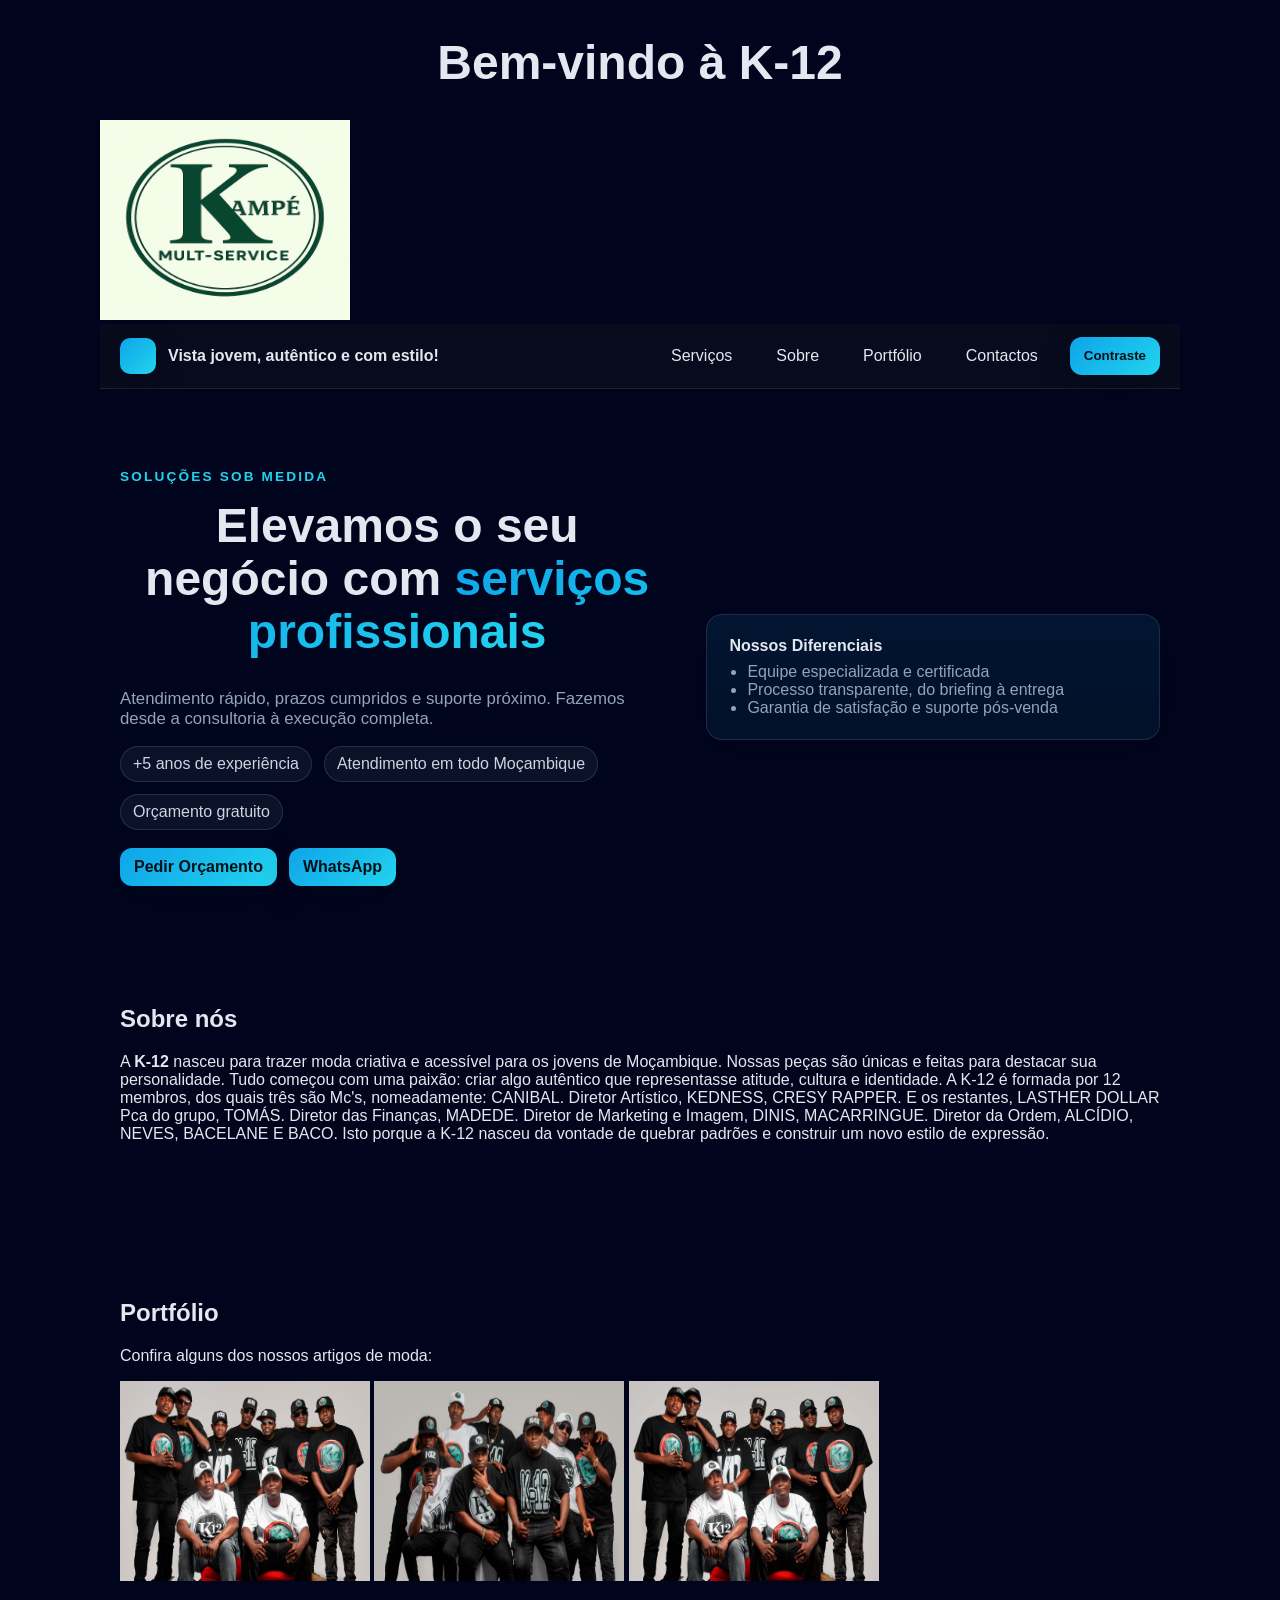
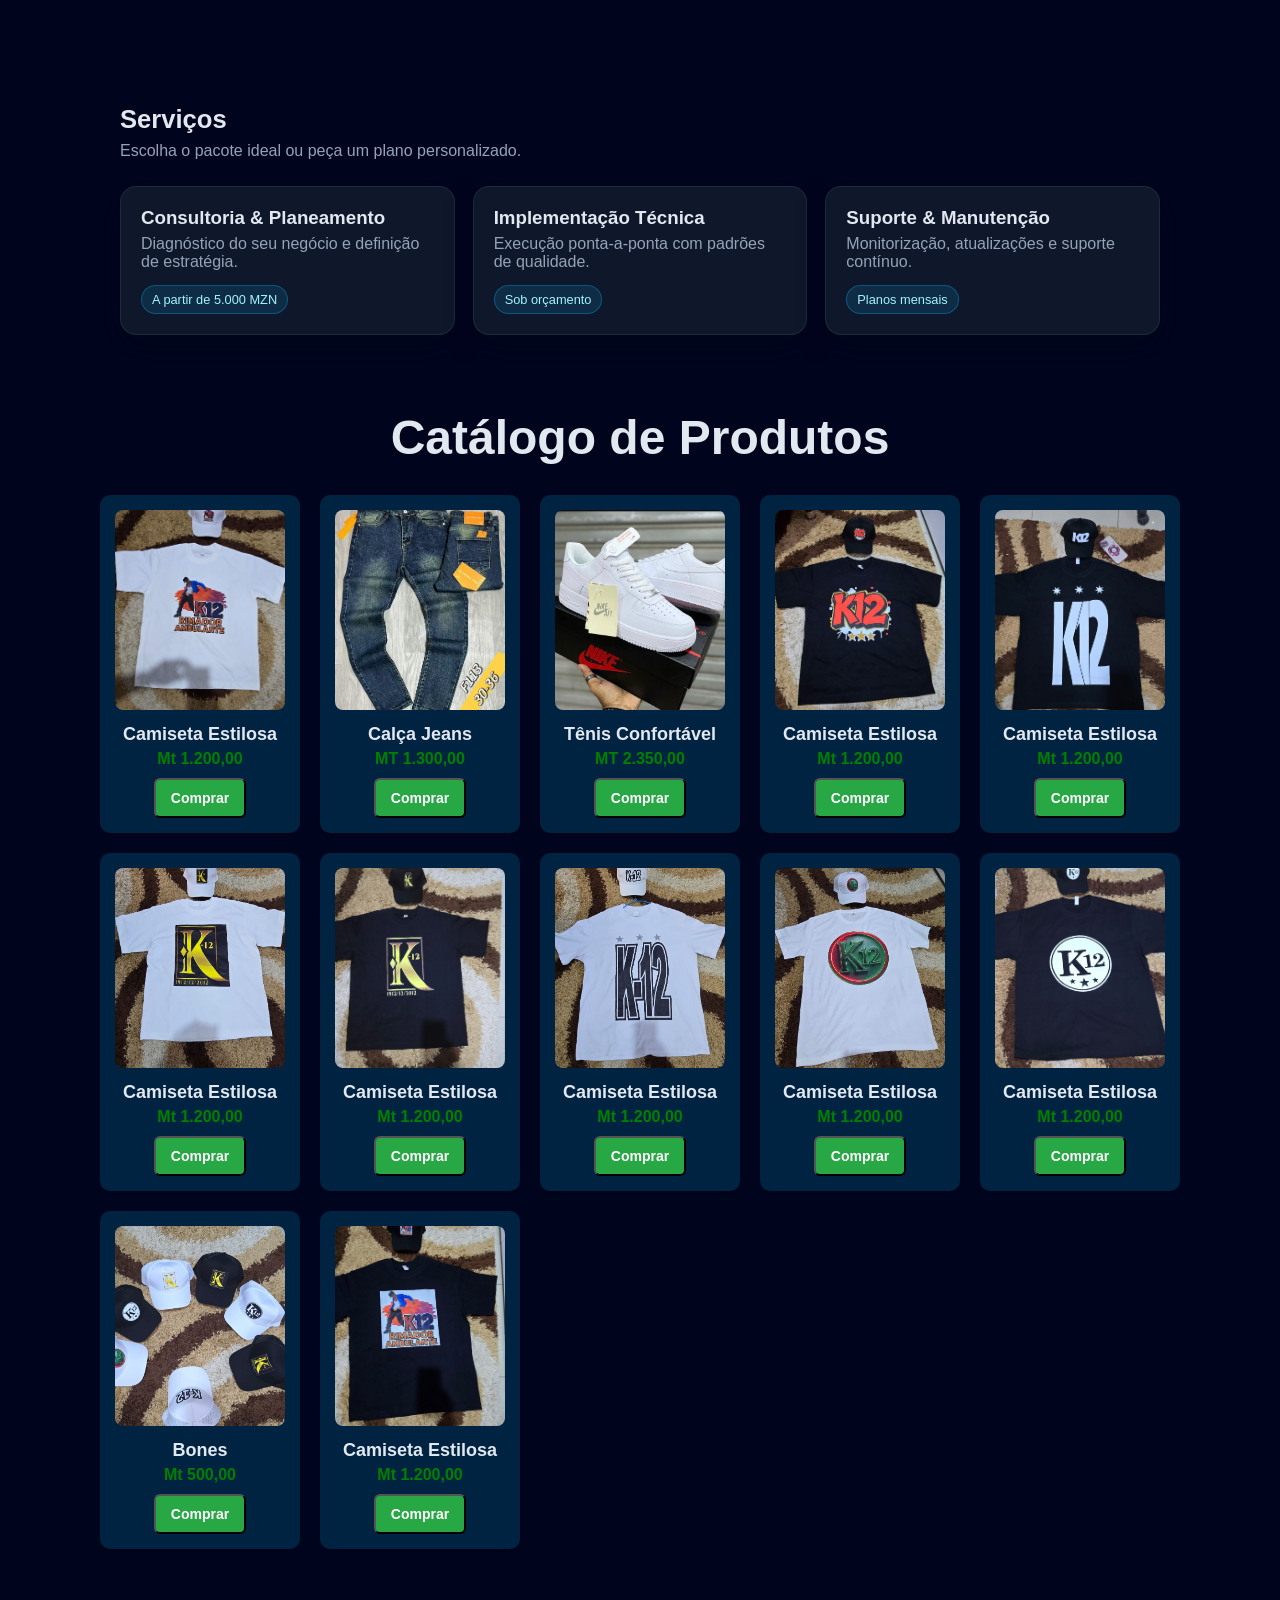
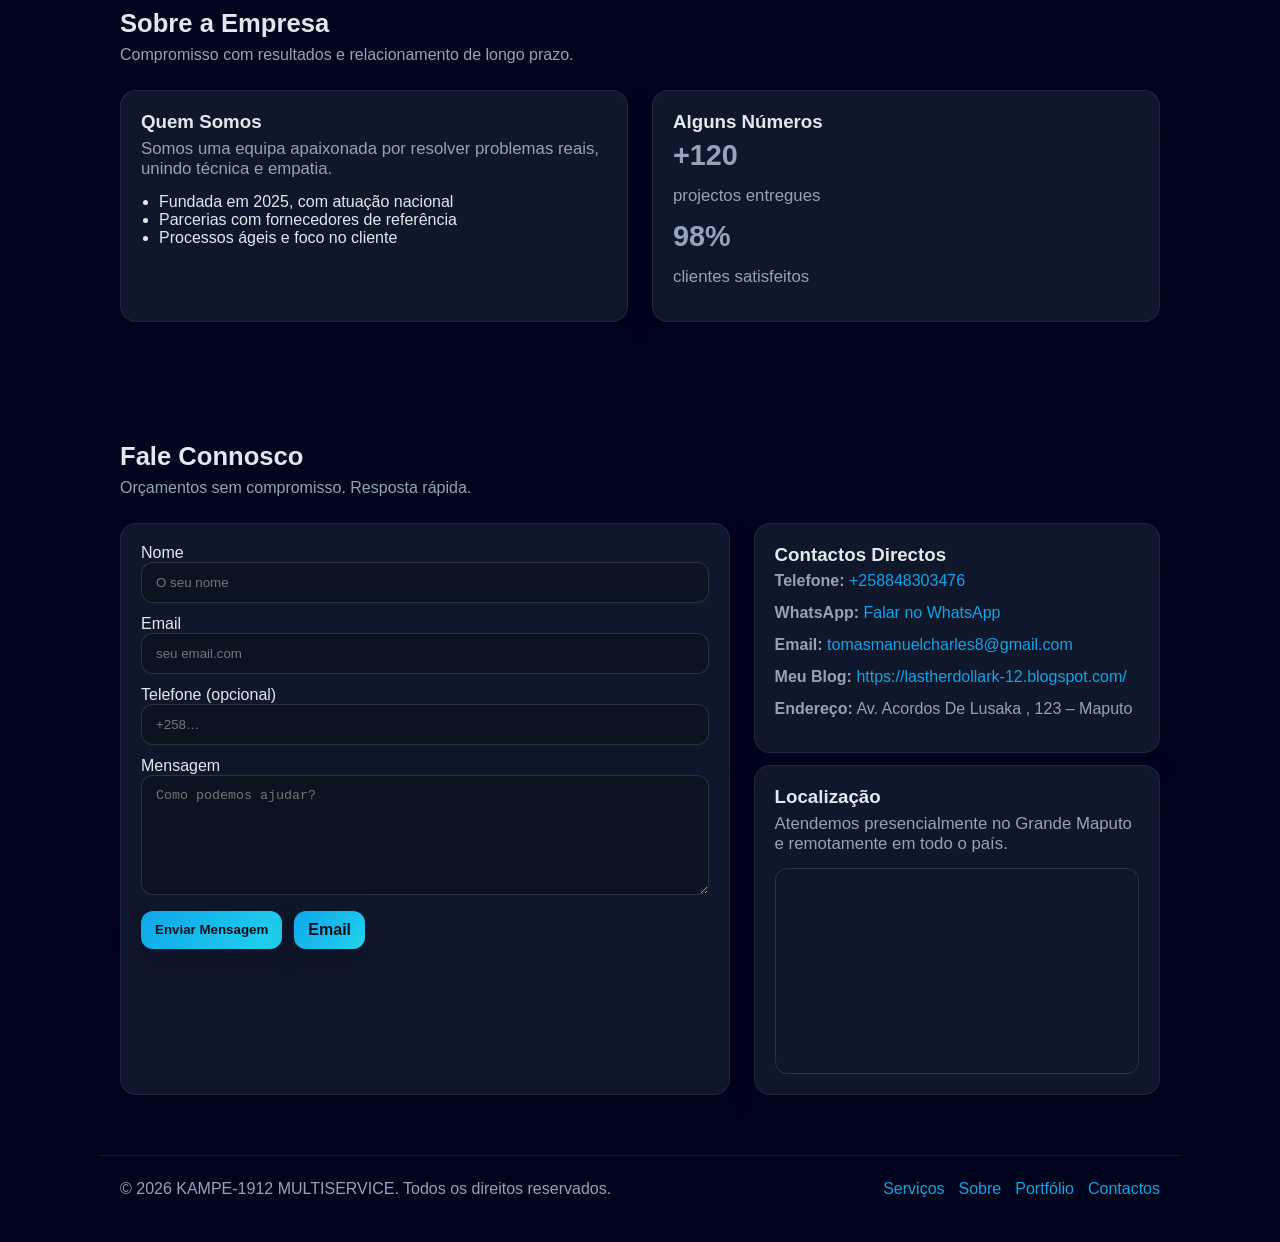
==== index.html @ c5cf3964 "Bones e preco" ====
<!doctype html>
<html lang="pt">
<head>
  <meta name="google-site-verification" content="8EWQLOMg7Ptzzf8ZZJgOtVKqqy1C4dMsRcnYjbMKICw" />
  <meta charset="utf-8" />
  <meta name="viewport" content="width=device-width, initial-scale=1" />
  <title> K-12 - Moda e estilo Moz</title>
   <!-- Ícone (favicon) -->
  <link rel="icon" type="image/png" href="logo.jpg">
  <meta name="description" content="K-12 é uma marca de moda jovem em Moçambique. Conheça nossas roupas exclusivas, novidades e faça já sua encomenda pelo WhatsApp ou Email.">
  <meta name="theme-color" content="#0ea5e9" />
    <link rel="icon" href="/favicon.ico" />
  <style>
    :root{--bg:#0b0f1a;--card:#0f172a;--muted:#94a3b8;--text:#e2e8f0;--brand:#0ea5e9;--brand-2:#22d3ee;--ring:0 0 0 3px rgba(14,165,233,.25);--radius:16px;--shadow:0 10px 30px rgba(2,6,23,.25)}
    *{box-sizing:border-box} html,body{margin:0;padding:0;font-family:system-ui,-apple-system,Segoe UI,Roboto,Ubuntu,"Helvetica Neue",Arial,sans-serif;background:linear-gradient(180deg,#0b0f1a 0%,#0b1220 100%);color:var(--text);scroll-behavior:smooth} a{color:var(--brand);text-decoration:none} a:hover{text-decoration:underline}
    .container{width:100%;max-width:1120px;margin-inline:auto;padding:0 20px} header{position:sticky;top:0;z-index:50;background:rgba(11,15,26,.7);backdrop-filter:saturate(140%) blur(10px);border-bottom:1px solid rgba(148,163,184,.15)} .nav{display:flex;align-items:center;justify-content:space-between;height:64px} .brand{display:flex;align-items:center;gap:12px;font-weight:700} .logo{width:36px;height:36px;border-radius:10px;background:linear-gradient(135deg,var(--brand),var(--brand-2));box-shadow:var(--shadow)} .menu{display:flex;gap:20px} .menu a{padding:10px 12px;border-radius:10px;color:var(--text)} .menu a:hover{background:rgba(148,163,184,.08)} .cta{display:inline-flex;align-items:center;gap:10px;padding:10px 14px;border-radius:12px;background:linear-gradient(135deg,var(--brand),var(--brand-2));color:#001018;font-weight:700;box-shadow:var(--shadow);border:none;cursor:pointer} .cta:focus{outline:none;box-shadow:var(--ring)}
    .hero{padding:80px 0 40px} .hero-grid{display:grid;grid-template-columns:1.1fr .9fr;gap:32px;align-items:center} .kicker{letter-spacing:.16em;text-transform:uppercase;color:var(--brand-2);font-weight:700;font-size:.85rem} h1{font-size:clamp(2rem,4vw,3rem);line-height:1.1;margin:.35em 0} .lead{color:var(--muted);font-size:1.05rem} .hero-card{background:linear-gradient(180deg,rgba(14,165,233,.1),rgba(34,211,238,.06));border:1px solid rgba(148,163,184,.18);border-radius:var(--radius);padding:22px;box-shadow:var(--shadow)} .badges{display:flex;gap:12px;flex-wrap:wrap;margin-top:14px} .badge{border:1px solid rgba(148,163,184,.2);padding:8px 12px;border-radius:999px;color:#cbd5e1;background:rgba(148,163,184,.08)}
    section{padding:60px 0} .section-title{font-size:1.6rem;margin:0 0 8px} .section-sub{color:var(--muted);margin:0 0 26px} .grid{display:grid;grid-template-columns:repeat(3,1fr);gap:18px} .card{background:var(--card);border:1px solid rgba(148,163,184,.12);border-radius:var(--radius);padding:20px;box-shadow:var(--shadow)} .card h3{margin:0 0 6px} .card p{color:var(--muted);margin:0 0 14px} .pill{display:inline-block;padding:6px 10px;border-radius:999px;background:rgba(14,165,233,.15);color:#a5f3fc;font-size:.8rem;border:1px solid rgba(14,165,233,.35)}
    .about{display:grid;grid-template-columns:1fr 1fr;gap:24px} .about .card ul{margin:0;padding-left:18px} .about .stat{font-size:1.8rem;font-weight:800} .quotes{display:grid;grid-template-columns:repeat(3,1fr);gap:18px} blockquote{margin:0;padding:0} blockquote p{margin:0 0 10px;color:#e5e7eb} cite{color:var(--muted);font-style:normal} .contact-grid{display:grid;grid-template-columns:1.2fr .8fr;gap:24px} form{display:grid;gap:12px} input,textarea{width:100%;padding:12px 14px;border-radius:12px;border:1px solid rgba(148,163,184,.22);background:#0b1220;color:var(--text)} textarea{min-height:120px;resize:vertical} input:focus,textarea:focus{outline:none;box-shadow:var(--ring);border-color:rgba(14,165,233,.5)} .contact-cards{display:grid;gap:12px} footer{border-top:1px solid rgba(148,163,184,.15);padding:24px 0;color:var(--muted)} @media(max-width:980px){.hero-grid,.grid,.about,.quotes,.contact-grid{grid-template-columns:1fr} header{position:static}}
  </style>
  
  <script defer>
    function toggleContraste(){const root=document.documentElement;const isAlt=root.dataset.alt==='1';root.dataset.alt=isAlt?'0':'1';root.style.setProperty('--card',isAlt?'#0f172a':'#0b1220')}
    function submitForm(e){e.preventDefault();const data=Object.fromEntries(new FormData(e.target).entries());const linkMail='mailto:contato@seudominio.co.mz?subject=Mensagem de '+encodeURIComponent(data.nome)+'&body='+encodeURIComponent(data.mensagem+'\nTelefone: '+(data.telefone||'')+'\nEmail: '+data.email);window.location.href=linkMail;const waLink='https://wa.me/258840000000?text='+encodeURIComponent('Mensagem de '+data.nome+': '+data.mensagem+' (Email: '+data.email+', Tel: '+(data.telefone||'')+')');window.open(waLink,'_blank');e.target.reset();alert('Obrigado, '+(data.nome||'')+'! A sua mensagem foi enviada.');}
  </script>
</head>
<body>

  <div class="container">
   <h1>Bem-vindo à K-12</h1>
    <div class="item">
      <img src="foto2.jpg" alt="Redimensionada" width="250" height="200">
   

  <header>
    <div class="container nav">
      <div class="brand"><div class="logo"></div><span>Vista jovem, autêntico e com estilo!</span></div>
      <nav class="menu" aria-label="Navegação primária">
        <a href="#servicos">Serviços</a>
        <a href="#sobre">Sobre</a>
        <a href="#portfolio">Portfólio</a>
        <a href="#contactos">Contactos</a>
        <button class="cta" onclick="toggleContraste()" aria-pressed="false">Contraste</button>
      </nav>
    </div>
  </header>

  <main>
    <section class="hero">
      <div class="container hero-grid">
        <div>
          <div class="kicker">Soluções sob medida</div>
          <h1>Elevamos o seu negócio com <span style="background:linear-gradient(135deg,var(--brand),var(--brand-2));-webkit-background-clip:text;background-clip:text;color:transparent">serviços profissionais</span></h1>
          <p class="lead">Atendimento rápido, prazos cumpridos e suporte próximo. Fazemos desde a consultoria à execução completa.</p>
          <div class="badges">
            <span class="badge">+5 anos de experiência</span>
            <span class="badge">Atendimento em todo Moçambique</span>
            <span class="badge">Orçamento gratuito</span>
          </div>
          <div style="margin-top:18px;display:flex;gap:12px;flex-wrap:wrap">
            <a class="cta" href="#contactos">Pedir Orçamento</a>
            <a class="cta" href="https://wa.me/258848303476" target="_blank" rel="noopener">WhatsApp</a>
          </div>
        </div>
        <div>
          <div class="hero-card">
            <strong style="display:block;margin-bottom:8px">Nossos Diferenciais</strong>
            <ul style="margin:0;padding-left:18px;color:var(--muted)">
              <li>Equipe especializada e certificada</li>
              <li>Processo transparente, do briefing à entrega</li>
              <li>Garantia de satisfação e suporte pós-venda</li>
            </ul>
          </div>
        </div>
      </div>
    </section>
  <section>
   <div class="container">

     <h2>Sobre nós</h2>
      <p>A <strong>K-12</strong> nasceu para trazer moda criativa e acessível para os jovens de Moçambique. Nossas peças são únicas e feitas para destacar sua personalidade.
     Tudo começou com uma paixão: criar algo autêntico que representasse atitude, cultura e identidade. A K-12 é formada por 12 membros, dos quais três são Mc's, nomeadamente: CANIBAL. Diretor Artístico, KEDNESS, CRESY RAPPER. E os restantes, LASTHER DOLLAR Pca do grupo, TOMÁS. Diretor das Finanças, MADEDE. Diretor de Marketing e Imagem, DINIS, MACARRINGUE. Diretor da Ordem, ALCÍDIO, NEVES, BACELANE E BACO. Isto porque a K-12 nasceu da vontade de quebrar padrões e construir um novo estilo de expressão.</p>
    </div>
      
    </section>

    <section>
     <div class="container">
 
      <h2>Portfólio</h2>
      <p>Confira alguns dos nossos artigos de moda:</p>
      <img src="roupa1.jpg" alt="Redimensionada" width="250" height="200">
      <img src="roupa2.jpg" alt="Redimensionada" width="250" height="200">
      <img src="roupa3.jpg" alt="Redimensionada" width="250" height="200">
    </section>
    
    <section>
      <div class="container">
        <h2 class="section-title">Serviços</h2>
        <p class="section-sub">Escolha o pacote ideal ou peça um plano personalizado.</p>
        <div class="grid">
          <article class="card"><h3>Consultoria & Planeamento</h3><p>Diagnóstico do seu negócio e definição de estratégia.</p><span class="pill">A partir de 5.000 MZN</span></article>
          <article class="card"><h3>Implementação Técnica</h3><p>Execução ponta‑a‑ponta com padrões de qualidade.</p><span class="pill">Sob orçamento</span></article>
          <article class="card"><h3>Suporte & Manutenção</h3><p>Monitorização, atualizações e suporte contínuo.</p><span class="pill">Planos mensais</span></article>
        </div>
      </div>
    </section>

     <title>Catálogo de Produtos</title>
  <style>
    body {
      font-family: Arial, sans-serif;
      background: #00051d;
      margin: 0;
      padding: 20px;
    }
    h1 {
      text-align: center;
      margin-bottom: 30px;
    }
    .catalogo {
      display: grid;
      grid-template-columns: repeat(auto-fit, minmax(200px, 1fr));
      gap: 20px;
    }
    .produto {
      background: #012342;
      border-radius: 10px;
      box-shadow: 0 2px 6px rgba(0,0,0,0.1);
      text-align: center;
      padding: 15px;
      transition: transform 0.2s;
    }
    .produto:hover {
      transform: scale(1.05);
    }
    .produto img {
      width: 100%;
      height: 200px;
      object-fit: cover;
      border-radius: 8px;
    }
    .nome {
      margin: 10px 0 5px;
      font-size: 18px;
      font-weight: bold;
    }
    .preco {
      font-size: 16px;
      color: green;
      font-weight: bold;
      margin-bottom: 10px;
    }
    .botao-comprar {
      display: inline-block;
      background: #28a745;
      color: #fff;
      padding: 10px 15px;
      border-radius: 6px;
      text-decoration: none;
      font-size: 14px;
      font-weight: bold;
      transition: background 0.3s;
      cursor: pointer;
    }
    .botao-comprar:hover {
      background: #218838;
    }
  </style>
</head>
<body>

<h1>Catálogo de Produtos</h1>

<div class="catalogo">

  <div class="produto">
    <img src="ropa1.jpg" alt="Camiseta Estilosa">
    <div class="nome">Camiseta Estilosa</div>
    <div class="preco">Mt 1.200,00</div>
    <button class="botao-comprar" data-link="produto-camiseta.html">Comprar</button>
  </div>

  <div class="produto">
    <img src="calca1.jpg" alt="Calça Jeans">
    <div class="nome">Calça Jeans</div>
    <div class="preco">MT 1.300,00</div>
    <button class="botao-comprar" data-link="produto-calca.html">Comprar</button>
  </div>

  <div class="produto">
    <img src="tenis1.jpg" alt="Tênis Confortável">
    <div class="nome">Tênis Confortável</div>
    <div class="preco">MT 2.350,00</div>
    <button class="botao-comprar" data-link="produto-tenis.html">Comprar</button>
  </div>

  <div class="produto">
    <img src="ropa4.jpg" alt="Camiseta Estilosa">
    <div class="nome">Camiseta Estilosa</div>
    <div class="preco">Mt 1.200,00</div>
    <button class="botao-comprar" data-link="produto-camiseta.html">Comprar</button>
  </div>

  <div class="produto">
    <img src="ropa6.jpg" alt="Camiseta Estilosa">
    <div class="nome">Camiseta Estilosa</div>
    <div class="preco">Mt 1.200,00</div>
    <button class="botao-comprar" data-link="produto-camiseta.html">Comprar</button>
  </div>

  <div class="produto">
    <img src="ropa8.jpg" alt="Camiseta Estilosa">
    <div class="nome">Camiseta Estilosa</div>
    <div class="preco">Mt 1.200,00</div>
    <button class="botao-comprar" data-link="produto-camiseta.html">Comprar</button>
  </div>

  <div class="produto">
    <img src="ropa9.jpg" alt="Camiseta Estilosa">
    <div class="nome">Camiseta Estilosa</div>
    <div class="preco">Mt 1.200,00</div>
    <button class="botao-comprar" data-link="produto-camiseta.html">Comprar</button>
  </div>
  <div class="produto">
    <img src="ropa10.jpg" alt="Camiseta Estilosa">
    <div class="nome">Camiseta Estilosa</div>
    <div class="preco">Mt 1.200,00</div>
    <button class="botao-comprar" data-link="produto-camiseta.html">Comprar</button>
  </div>

  <div class="produto">
    <img src="ropa11.jpg" alt="Camiseta Estilosa">
    <div class="nome">Camiseta Estilosa</div>
    <div class="preco">Mt 1.200,00</div>
    <button class="botao-comprar" data-link="produto-camiseta.html">Comprar</button>
  </div>

  <div class="produto">
    <img src="ropa12.jpg" alt="Camiseta Estilosa">
    <div class="nome">Camiseta Estilosa</div>
    <div class="preco">Mt 1.200,00</div>
    <button class="botao-comprar" data-link="produto-camiseta.html">Comprar</button>
  </div>

<div class="produto">
    <img src="ropa17.jpg" alt="Camiseta Estilosa">
    <div class="nome">Bones</div>
    <div class="preco">Mt 500,00</div>
    <button class="botao-comprar" data-link="produto-camiseta.html">Comprar</button>
  </div>

  <div class="produto">
    <img src="ropa18.jpg" alt="Camiseta Estilosa">
    <div class="nome">Camiseta Estilosa</div>
    <div class="preco">Mt 1.200,00</div>
    <button class="botao-comprar" data-link="produto-camiseta.html">Comprar</button>
  </div>

</div>

<script>
  const numeroWhatsApp = "258848303476";
  const botoes = document.querySelectorAll(".botao-comprar");

  botoes.forEach(botao => {
    botao.addEventListener("click", function() {
      const produto = this.parentElement.querySelector(".nome").innerText;
      const preco = this.parentElement.querySelector(".preco").innerText;
      const linkProduto = this.getAttribute("data-link");

      const mensagem = `Olá, quero comprar o produto: ${produto} - Preço: ${preco} - Confira aqui: https://seudominio.com/${linkProduto}`;
      const url = `https://wa.me/${numeroWhatsApp}?text=${encodeURIComponent(mensagem)}`;
      window.open(url, "_blank");
    });
  });
</script>

</body>
</html>
    <section id="sobre">
      <div class="container">
        <h2 class="section-title">Sobre a Empresa</h2>
        <p class="section-sub">Compromisso com resultados e relacionamento de longo prazo.</p>
        <div class="about">
          <div class="card">
            <h3>Quem Somos</h3>
            <p class="lead">Somos uma equipa apaixonada por resolver problemas reais, unindo técnica e empatia.</p>
            <ul>
              <li>Fundada em 2025, com atuação nacional</li>
              <li>Parcerias com fornecedores de referência</li>
              <li>Processos ágeis e foco no cliente</li>
            </ul>
          </div>
          <div class="card">
            <h3>Alguns Números</h3>
            <p class="stat">+120</p>
            <p class="lead">projectos entregues</p>
            <p class="stat">98%</p>
            <p class="lead">clientes satisfeitos</p>
          </div>
        </div>
      </div>
    </section>
    
    <section id="contactos">
      <div class="container">
        <h2 class="section-title">Fale Connosco</h2>
        <p class="section-sub">Orçamentos sem compromisso. Resposta rápida.</p>
        <div class="contact-grid">
          <div class="card">
            <form onsubmit="submitForm(event)">
              <label><span>Nome</span><input name="nome" placeholder="O seu nome" required /></label>
              <label><span>Email</span><input type="email" name="email" placeholder="seu email.com" required /></label>
              <label><span>Telefone (opcional)</span><input name="telefone" placeholder="+258…" /></label>
              <label><span>Mensagem</span><textarea name="mensagem" placeholder="Como podemos ajudar?" required></textarea></label>
              <div style="display:flex;gap:12px;flex-wrap:wrap">
                <button class="cta" type="submit">Enviar Mensagem</button>
                <a class="cta" href="mailto:tomasmanuelcharles8@gmail.com">Email</a>
              </div>
            </form>
          </div>
          <div class="contact-cards">
            <div class="card">
              <h3>Contactos Directos</h3>
              <p><strong>Telefone:</strong> <a href="tel:+258848303476">+258848303476</a></p>
              <p><strong>WhatsApp:</strong> <a href="https://wa.me/258848303476" target="_blank" rel="noopener">Falar no WhatsApp</a></p>
              <p><strong>Email:</strong> <a href="mailto:tomasmanuelcharles8@gmail.com">tomasmanuelcharles8@gmail.com</a></p>
              <p><strong>Meu Blog:</strong> <a href="https://lastherdollark-12.blogspot.com/">https://lastherdollark-12.blogspot.com/</a></p>
              <p><strong>Endereço:</strong> Av. Acordos De Lusaka , 123 – Maputo</p>
            </div>
            <div class="card">
              <h3>Localização</h3>
              <p class="lead">Atendemos presencialmente no Grande Maputo e remotamente em todo o país.</p>
              <div style="position:relative;padding-top:56%;border-radius:12px;overflow:hidden;border:1px solid rgba(148,163,184,.2)">
                <iframe title="Mapa" src="https://maps.google.com/maps?q=Maputo&t=&z=13&ie=UTF8&iwloc=&output=embed" style="position:absolute;inset:0;border:0;width:100%;height:100%" loading="lazy"></iframe>
              </div>
            </div>
          </div>
        </div>
      </div>
    </section>
  </main>
  <footer>
    <div class="container" style="display:flex;align-items:center;justify-content:space-between;gap:12px;flex-wrap:wrap">
      <div>© <span id="ano"></span> KAMPE-1912 MULTISERVICE. Todos os direitos reservados.</div>
      <div style="display:flex;gap:14px">
        <a href="#servicos">Serviços</a>
        <a href="#sobre">Sobre</a>
        <a href="#portfolio">Portfólio</a>
        <a href="#contactos">Contactos</a>
      </div>
    </div>
  </footer>
  <script>document.getElementById('ano').textContent = new Date().getFullYear();</script>
</body>
</html>
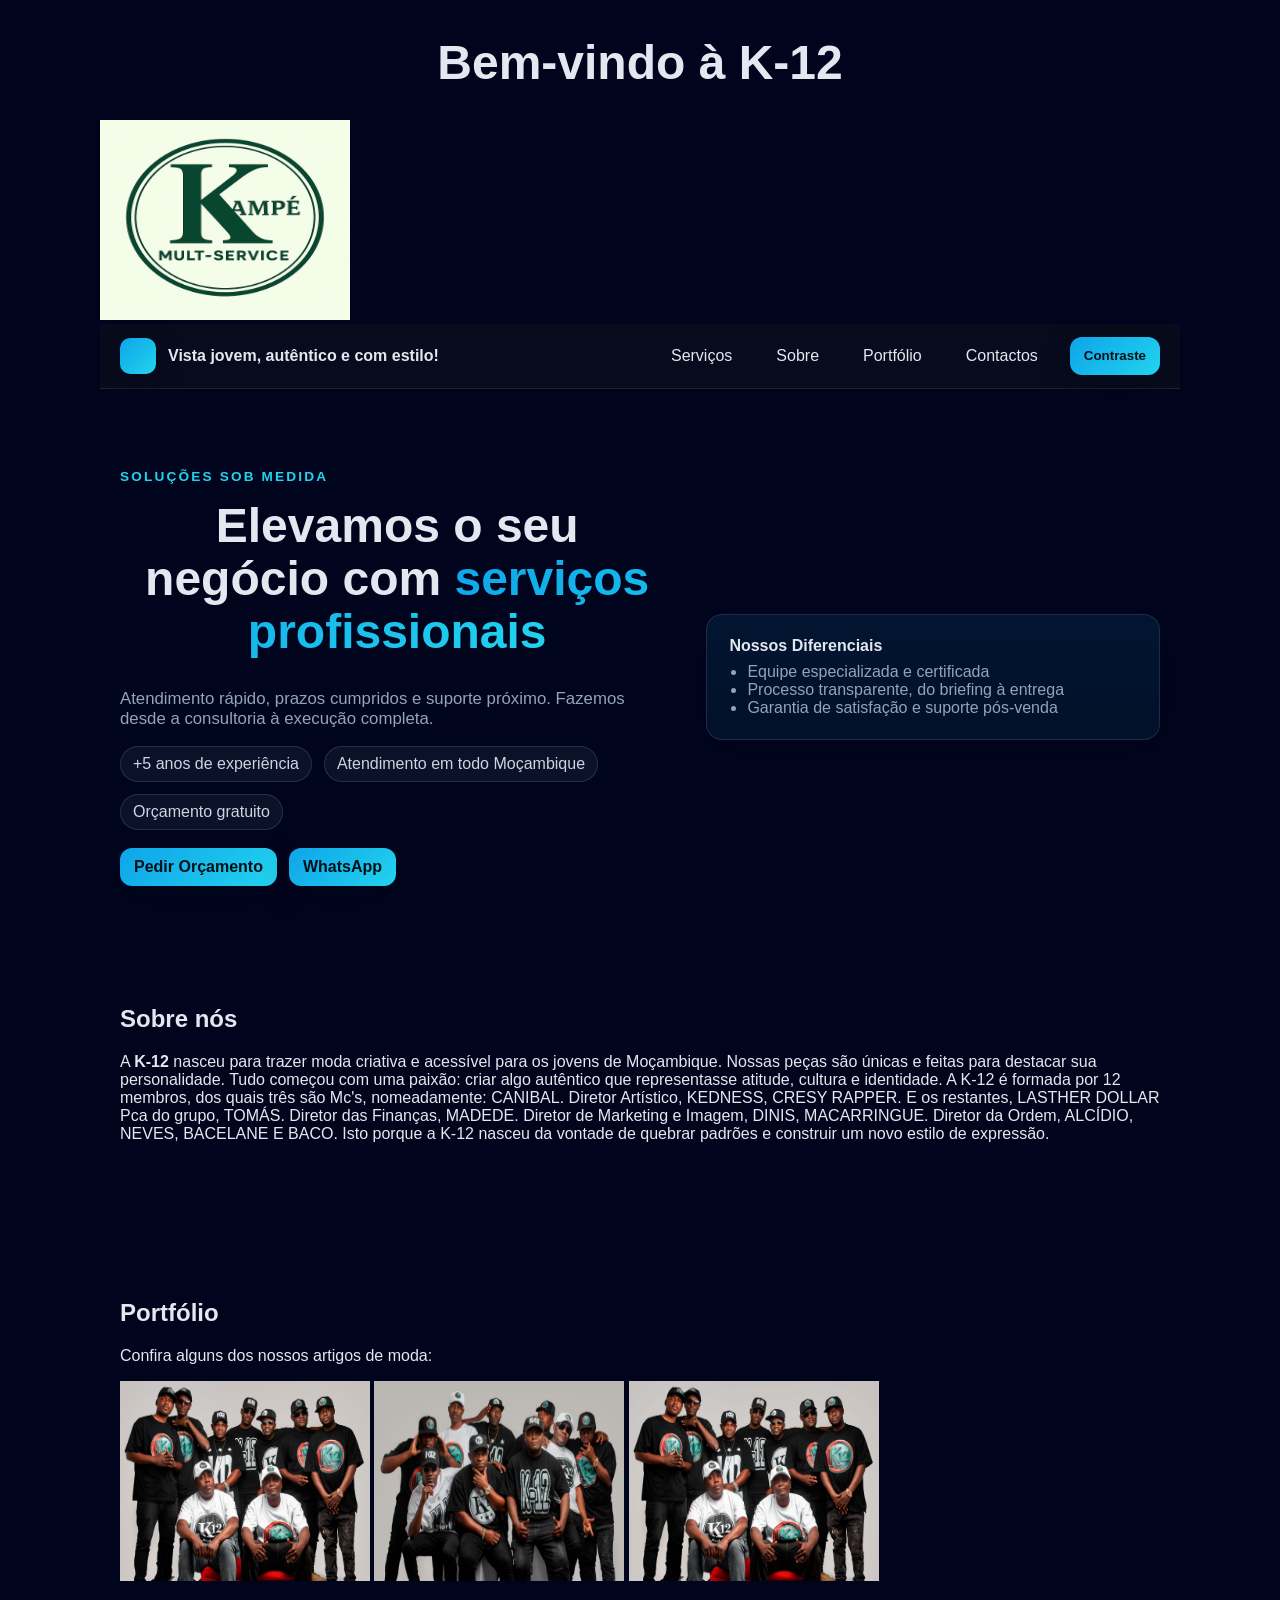
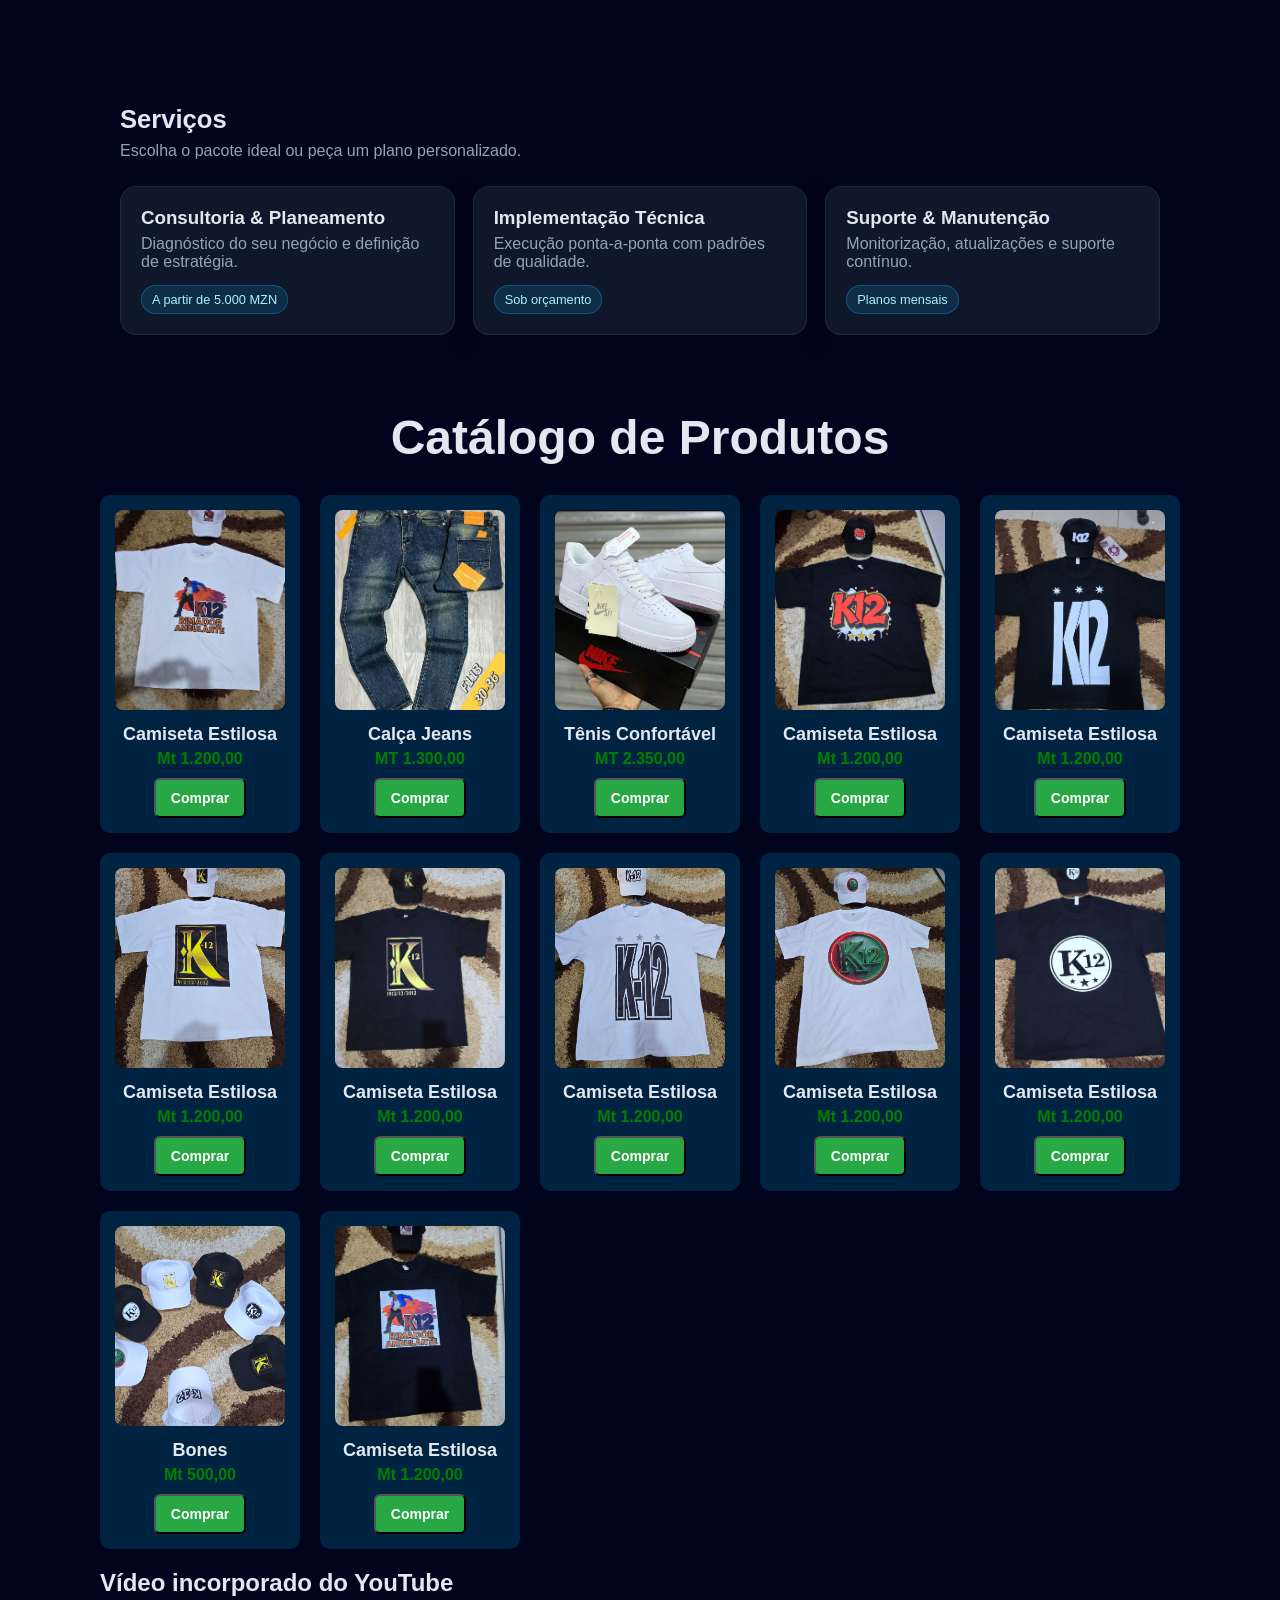
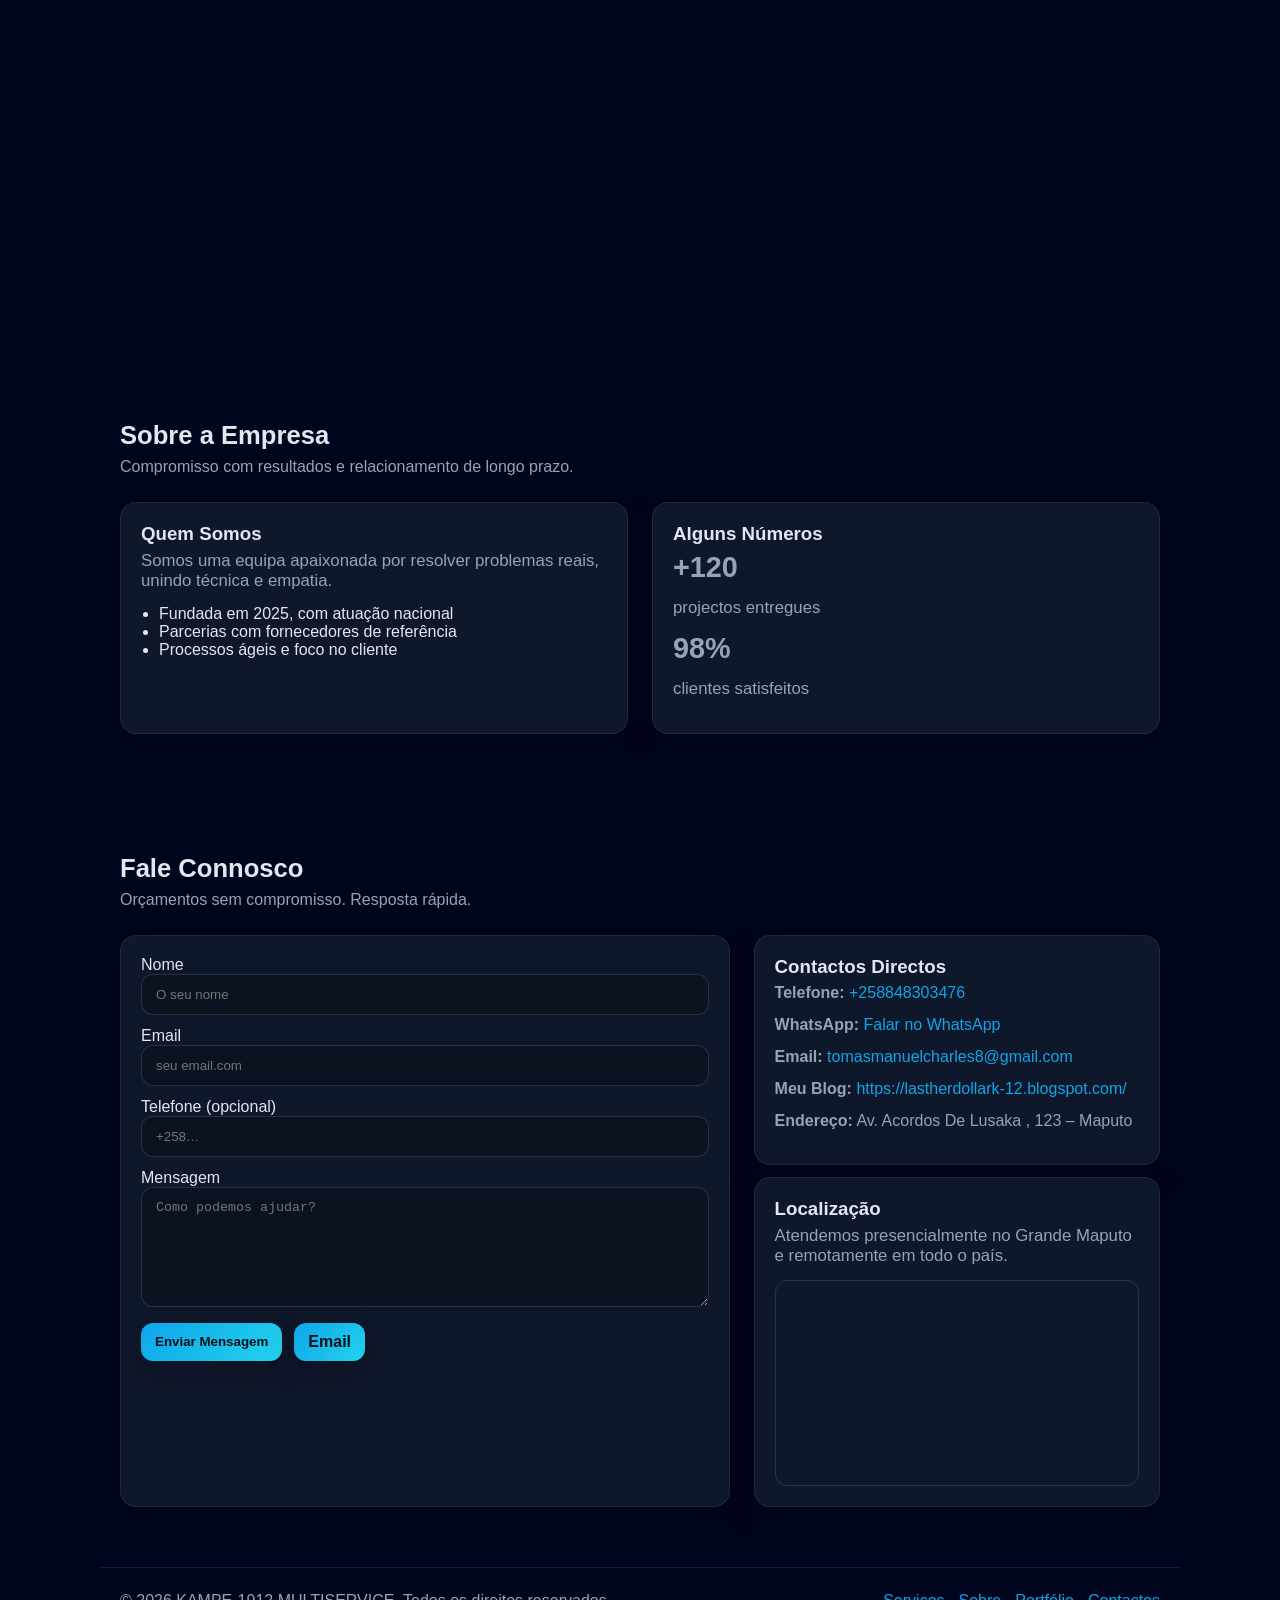
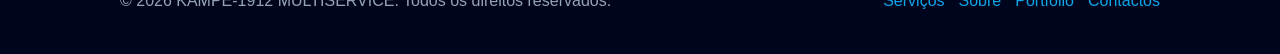
==== commit 2302dbd0: "add link in youtube" ====
--- a/index.html
+++ b/index.html
@@ -259,6 +259,17 @@
 
 </div>
 
+<h2>Vídeo incorporado do YouTube</h2>
+  <iframe width="600" height="340" 
+          src="https://www.youtube.com/embed/DO5sa6iedv0?si=t_1LQybTFFJ8HJ93" 
+          title="Vídeo do YouTube"
+          frameborder="0" 
+          allow="accelerometer; autoplay; clipboard-write; encrypted-media; gyroscope; picture-in-picture" 
+          allowfullscreen>
+  </iframe>
+
+</body>
+
 <script>
   const numeroWhatsApp = "258848303476";
   const botoes = document.querySelectorAll(".botao-comprar");
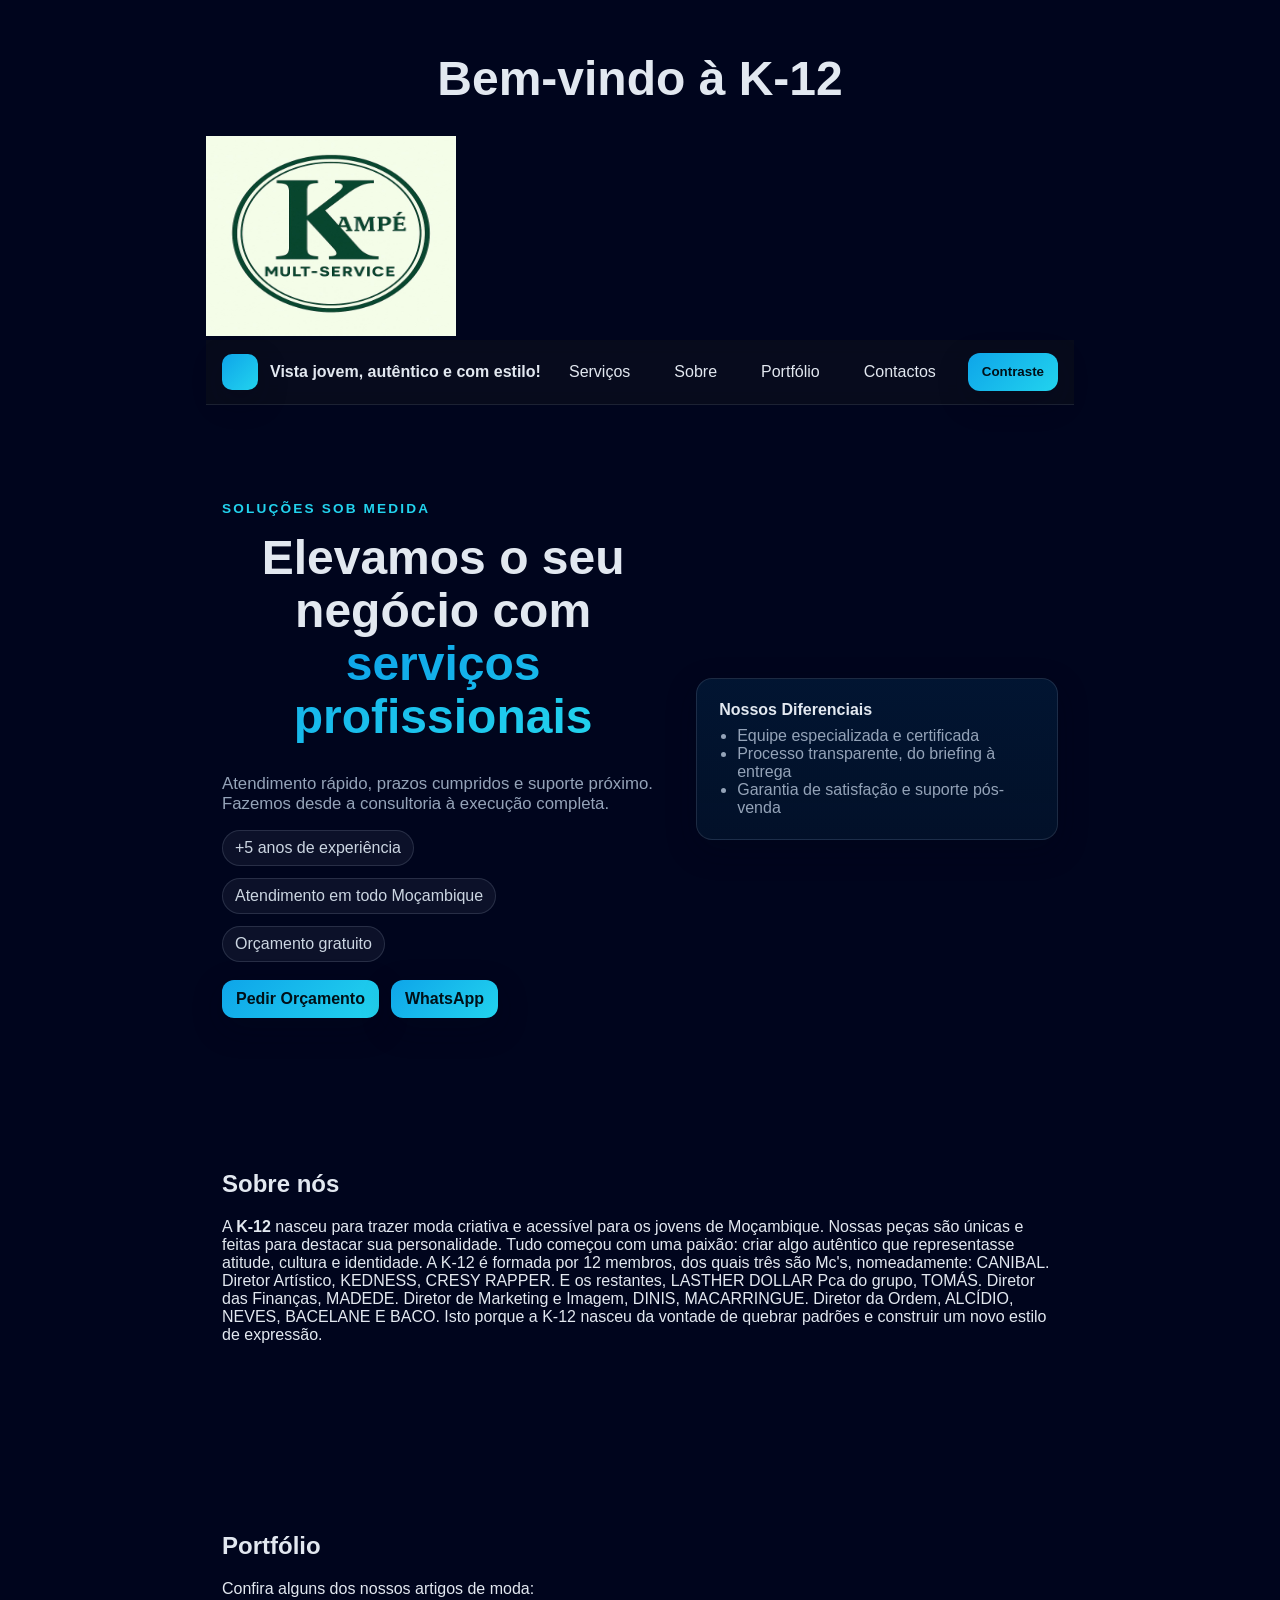
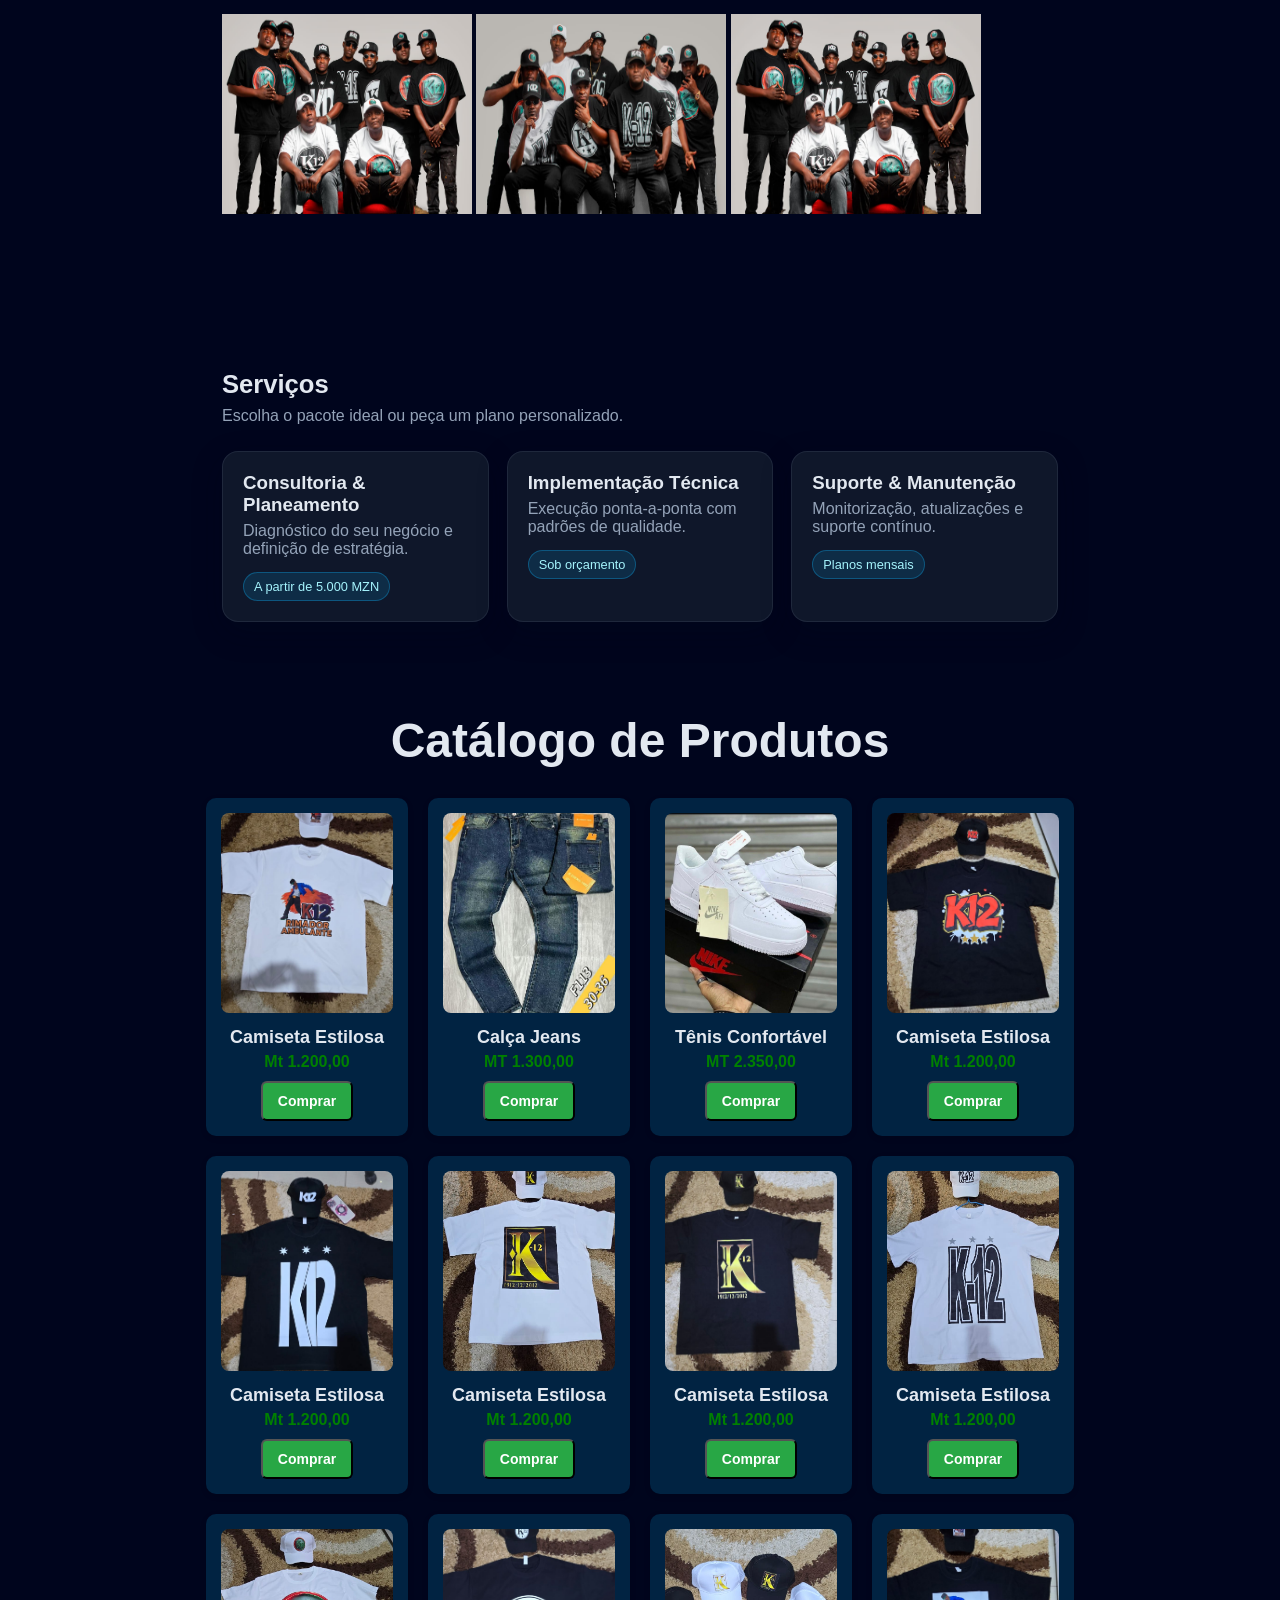
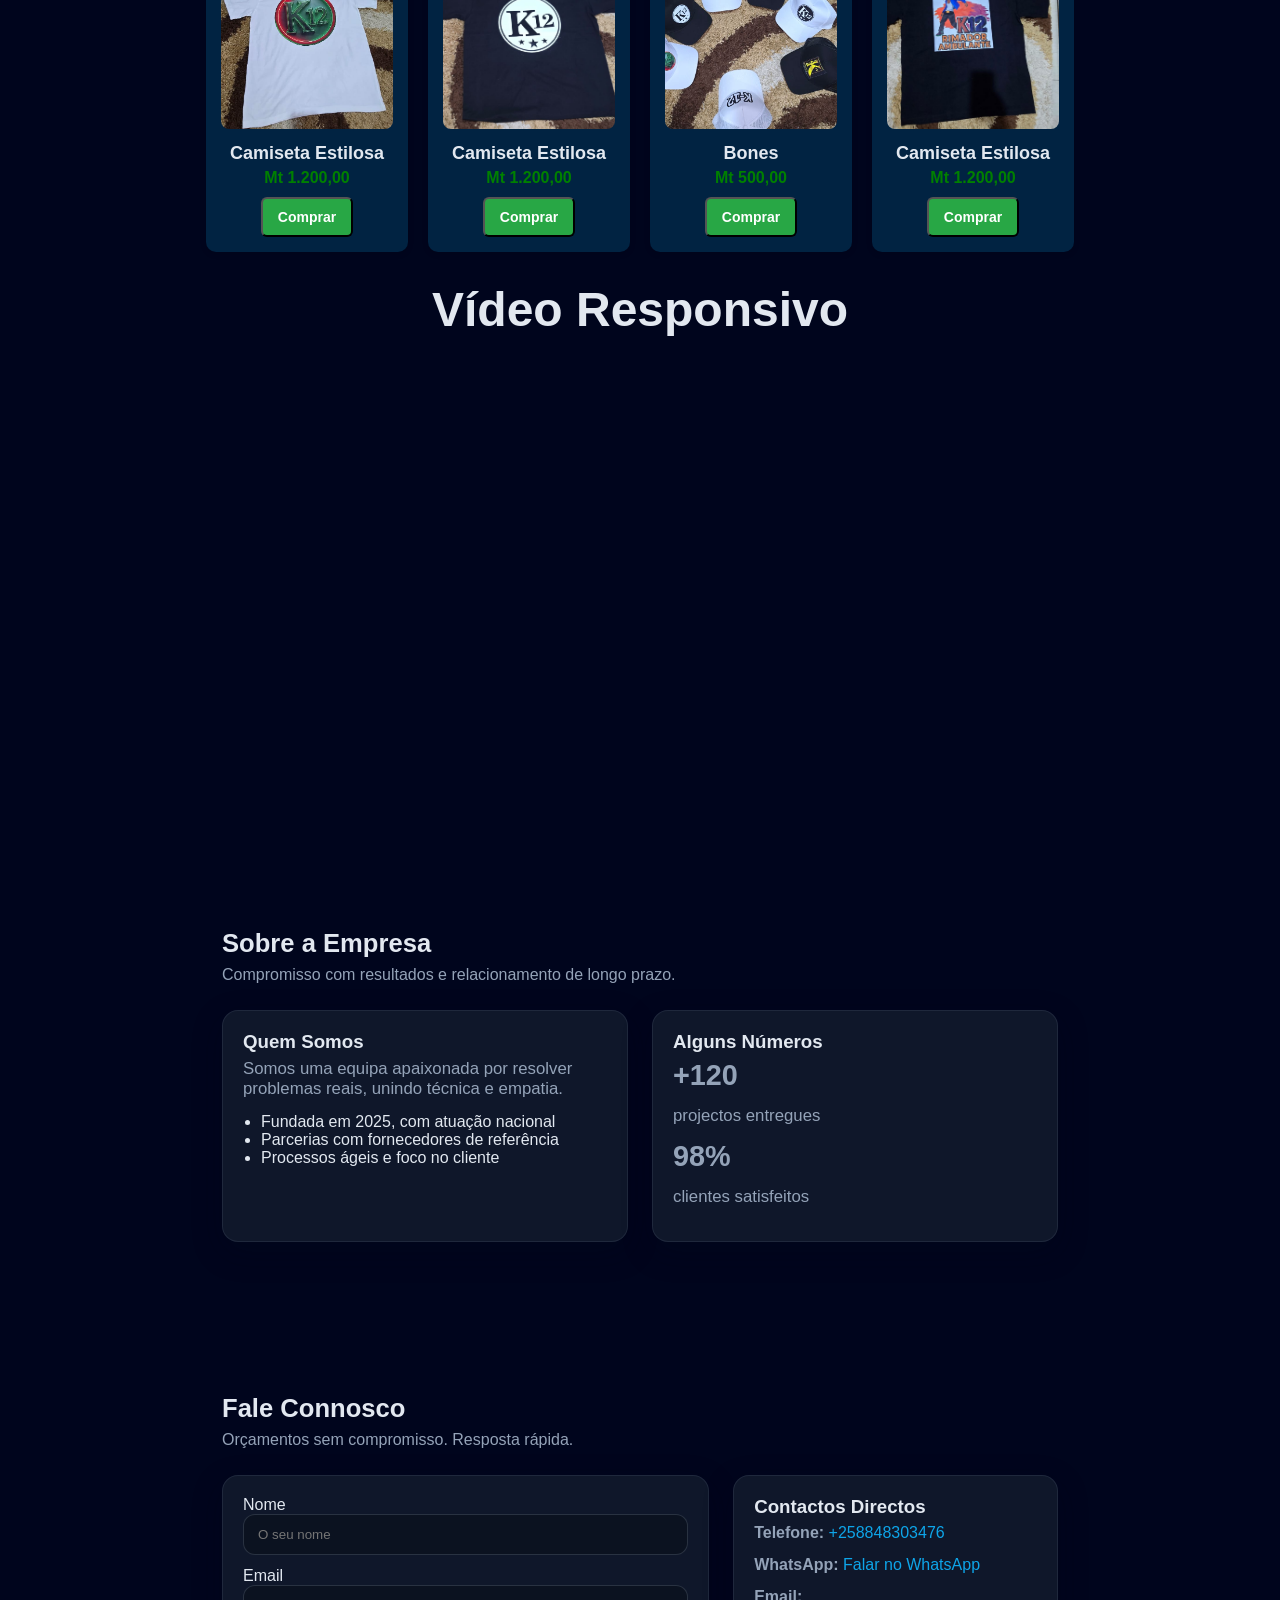
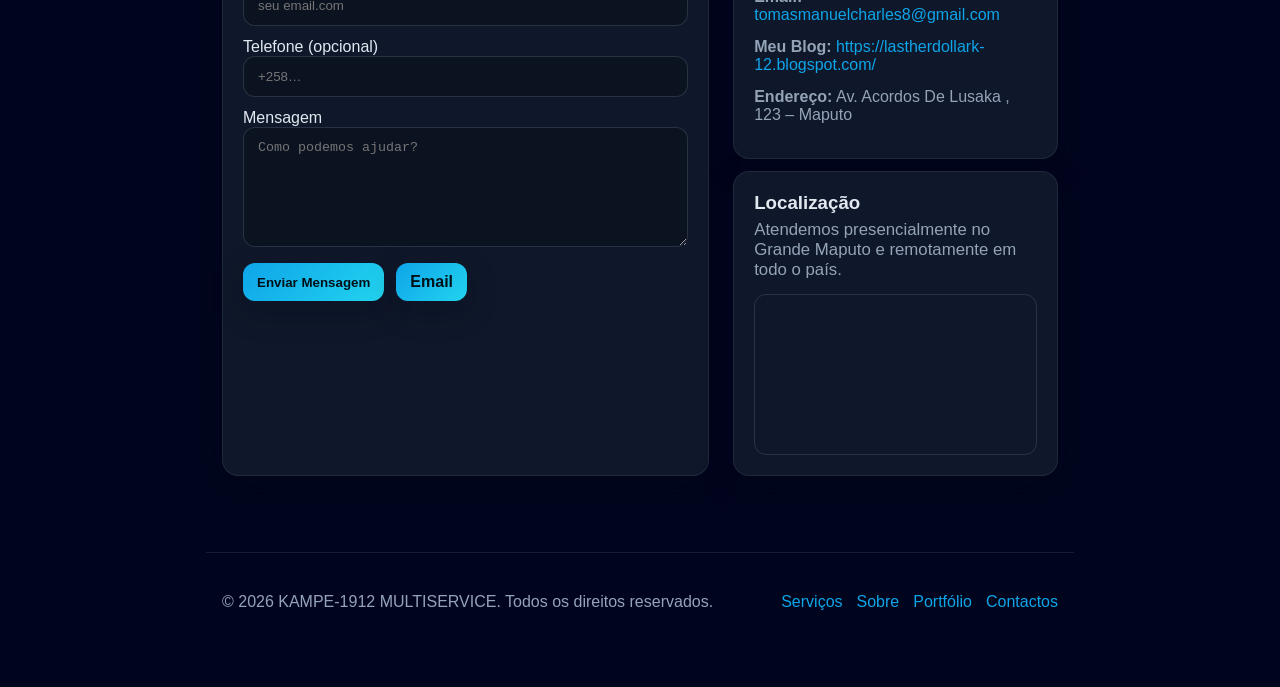
==== commit c9d0ed63: "acrecentei itens" ====
--- a/index.html
+++ b/index.html
@@ -259,16 +259,44 @@
 
 </div>
 
-<h2>Vídeo incorporado do YouTube</h2>
-  <iframe width="600" height="340" 
-          src="https://www.youtube.com/embed/DO5sa6iedv0?si=t_1LQybTFFJ8HJ93" 
-          title="Vídeo do YouTube"
-          frameborder="0" 
-          allow="accelerometer; autoplay; clipboard-write; encrypted-media; gyroscope; picture-in-picture" 
-          allowfullscreen>
-  </iframe>
-
+ <style>
+    .container {
+      max-width: 900px;
+      margin: 0 auto;
+      padding: 16px;
+    }
+    .video-wrapper {
+      position: relative;
+      width: 100%;
+      aspect-ratio: 16 / 9;
+      overflow: hidden;
+      border-radius: 8px;
+    }
+    .video-wrapper iframe {
+      position: absolute;
+      inset: 0;
+      width: 100%;
+      height: 100%;
+      border: 0;
+    }
+  </style>
+</head>
+<body>
+  <div class="container">
+    <h1>Vídeo Responsivo</h1>
+    <div class="video-wrapper">
+      <iframe
+        src="https://www.youtube-nocookie.com/embed/DO5sa6iedv0?rel=0"
+        title="Rimador Ambulante – Vídeo Oficial"
+        loading="lazy"
+        allow="accelerometer; autoplay; clipboard-write; encrypted-media; gyroscope; picture-in-picture; web-share"
+        referrerpolicy="strict-origin-when-cross-origin"
+        allowfullscreen>
+      </iframe>
+    </div>
+  </div>
 </body>
+
 
 <script>
   const numeroWhatsApp = "258848303476";
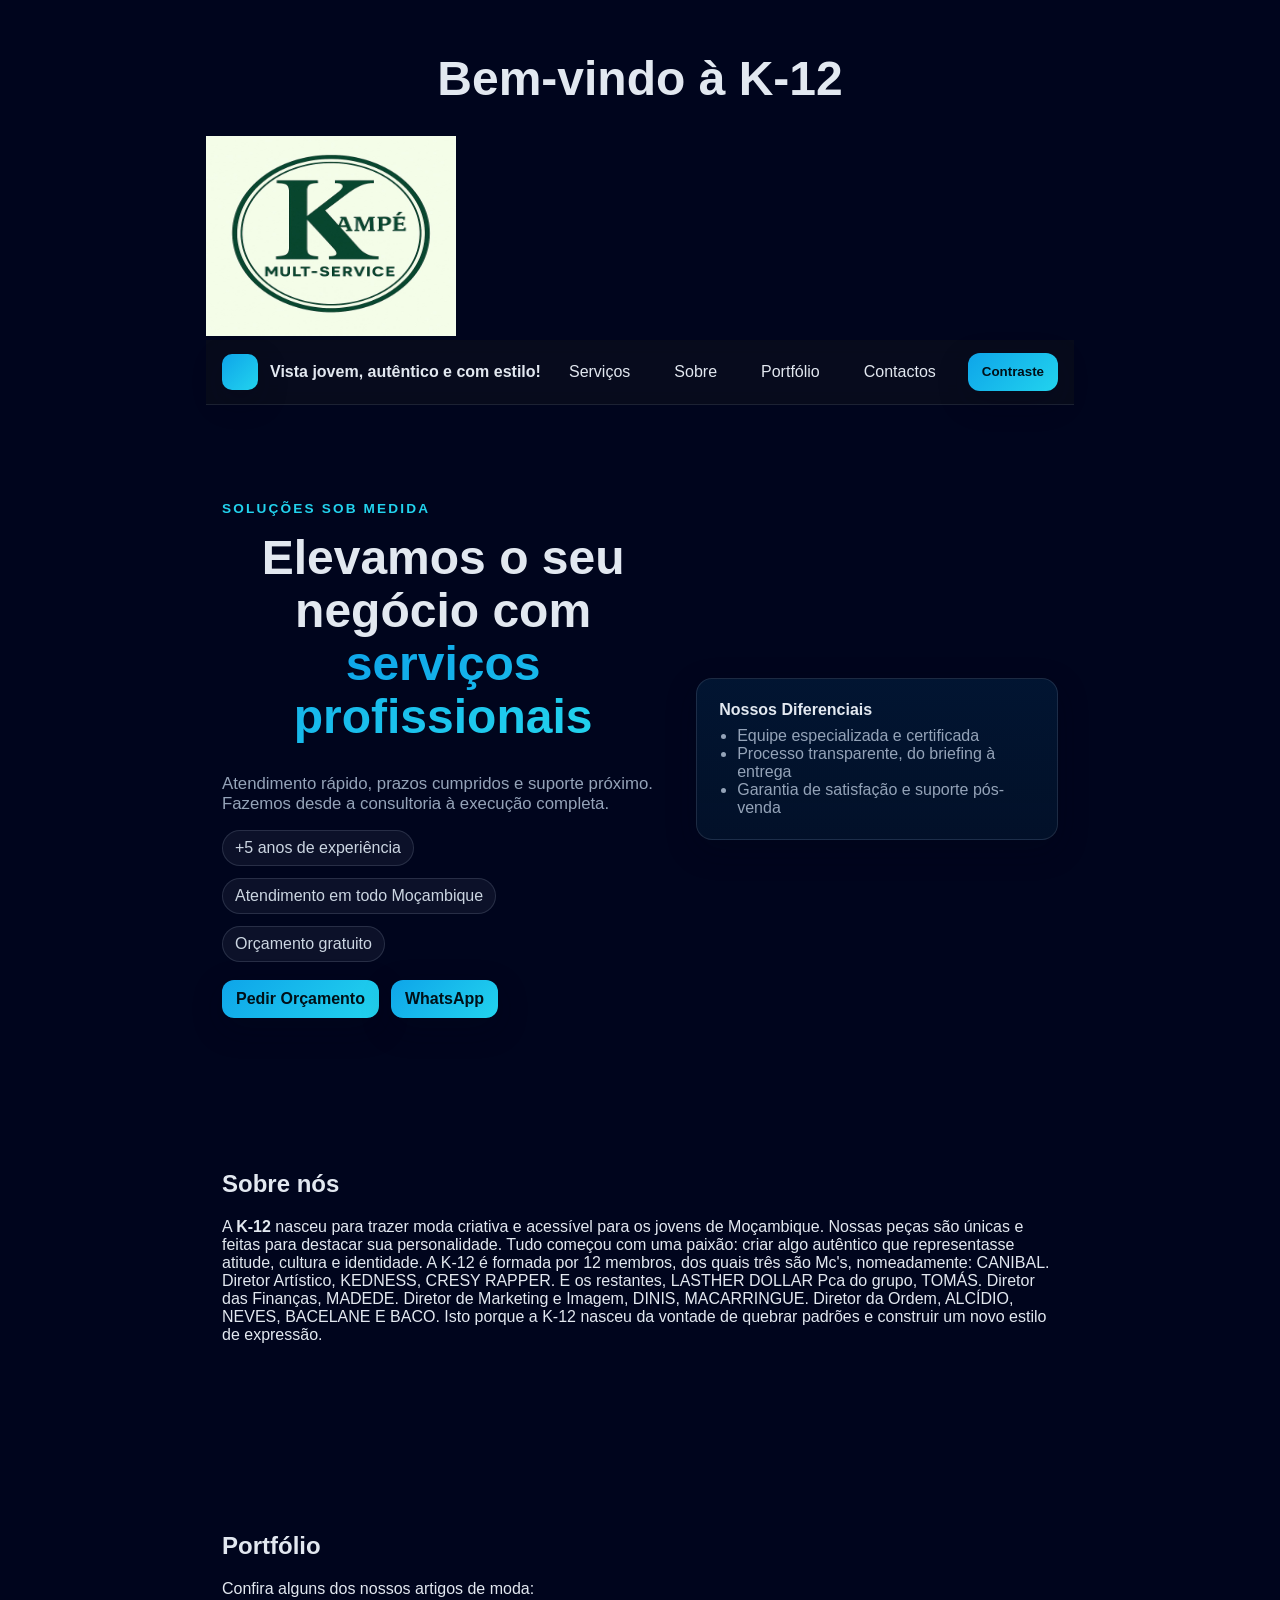
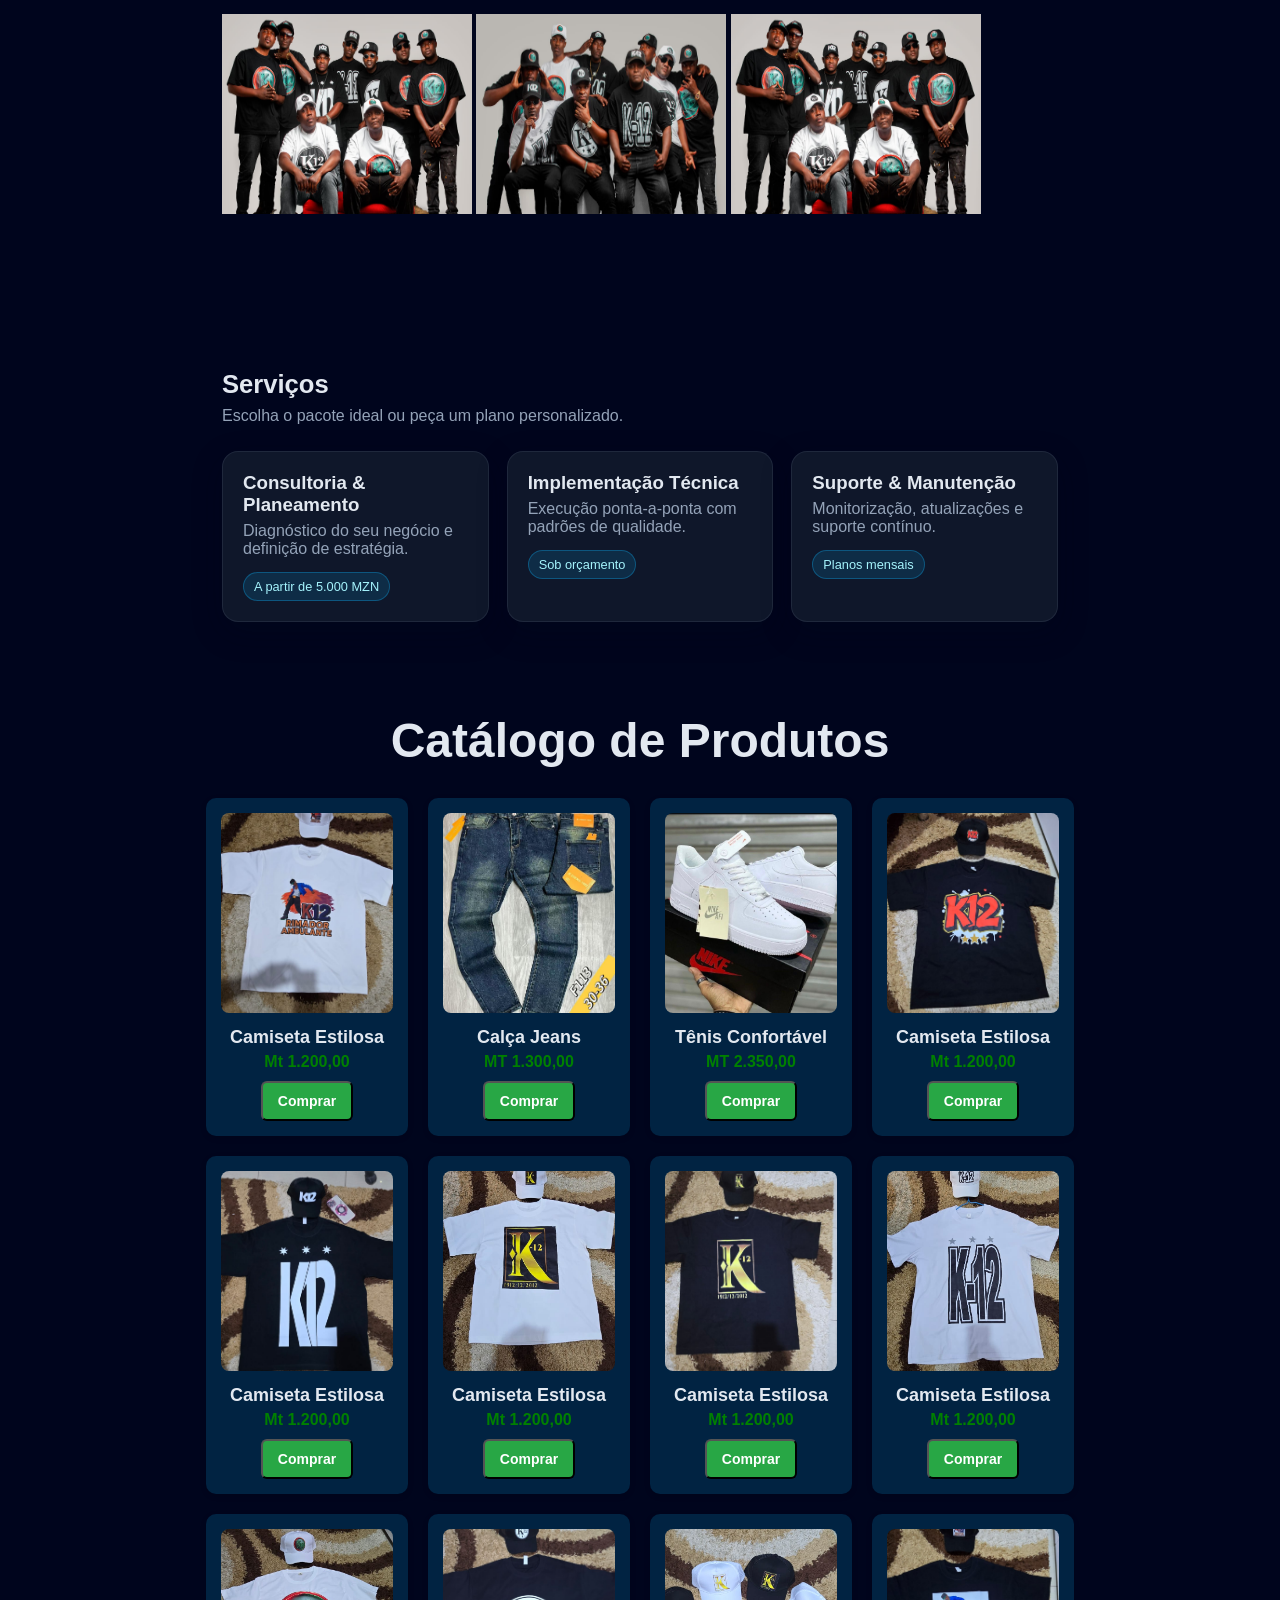
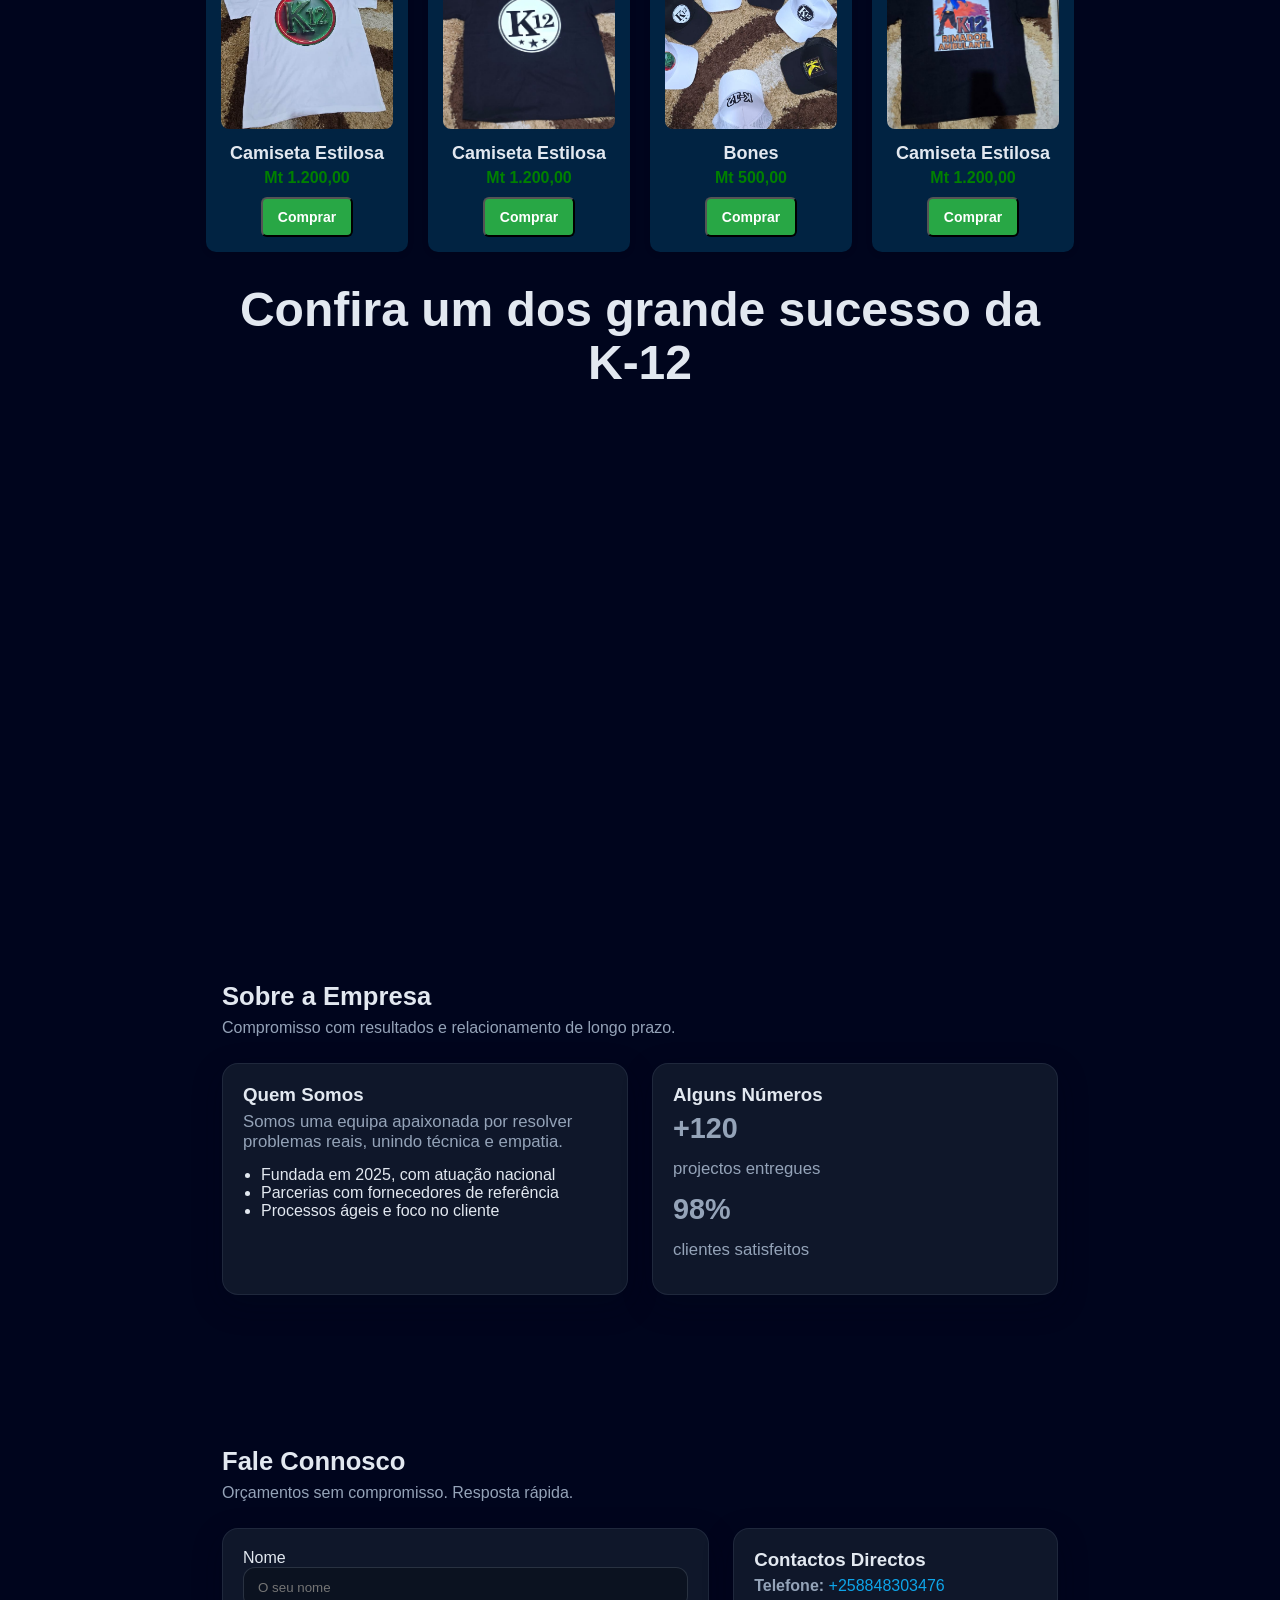
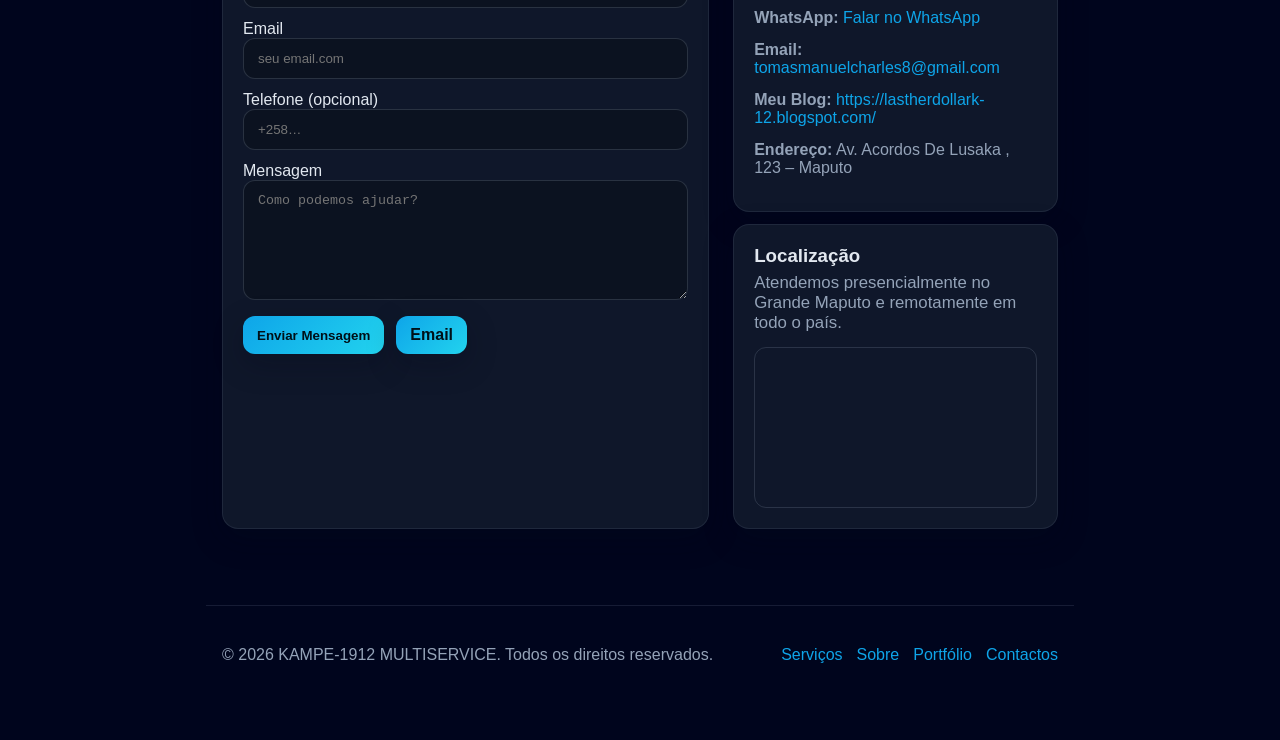
==== commit 1802b895: "titulo do video" ====
--- a/index.html
+++ b/index.html
@@ -283,7 +283,7 @@
 </head>
 <body>
   <div class="container">
-    <h1>Vídeo Responsivo</h1>
+    <h1>Confira um dos grande sucesso da K-12</h1>
     <div class="video-wrapper">
       <iframe
         src="https://www.youtube-nocookie.com/embed/DO5sa6iedv0?rel=0"
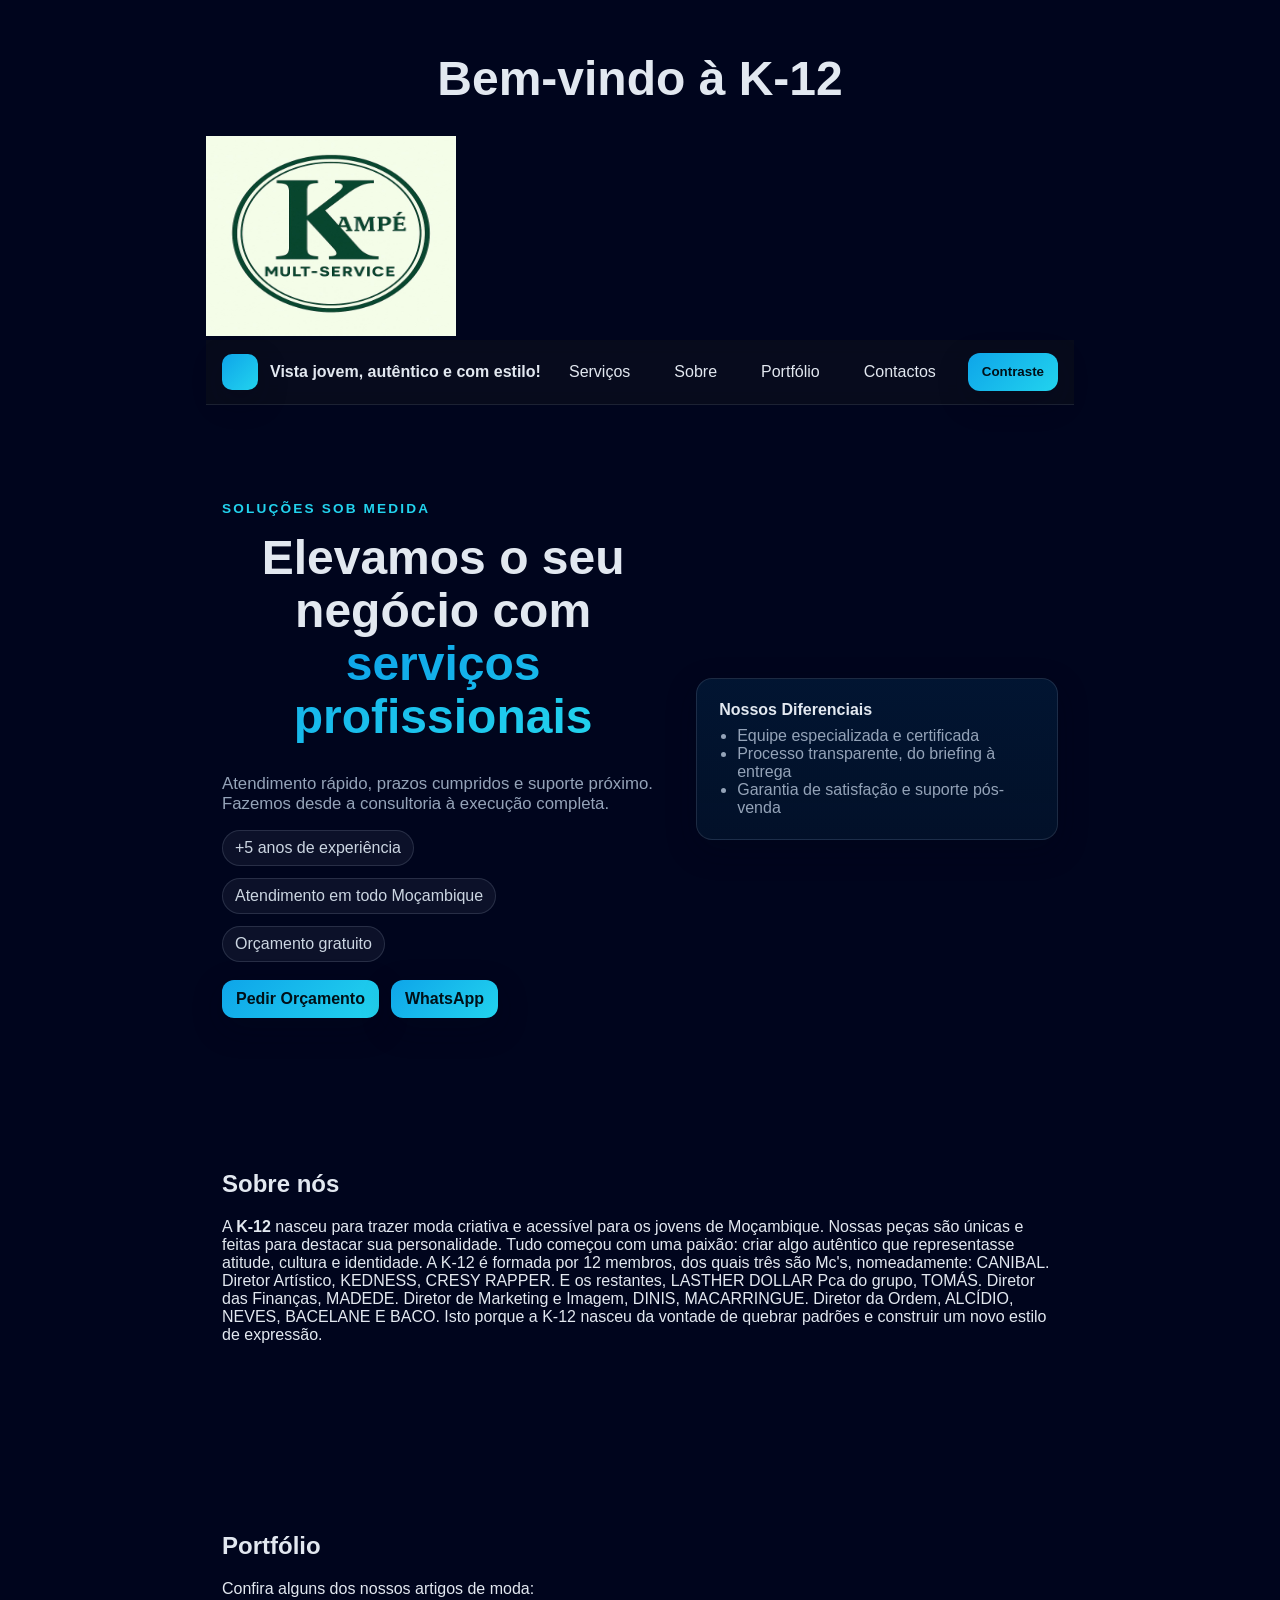
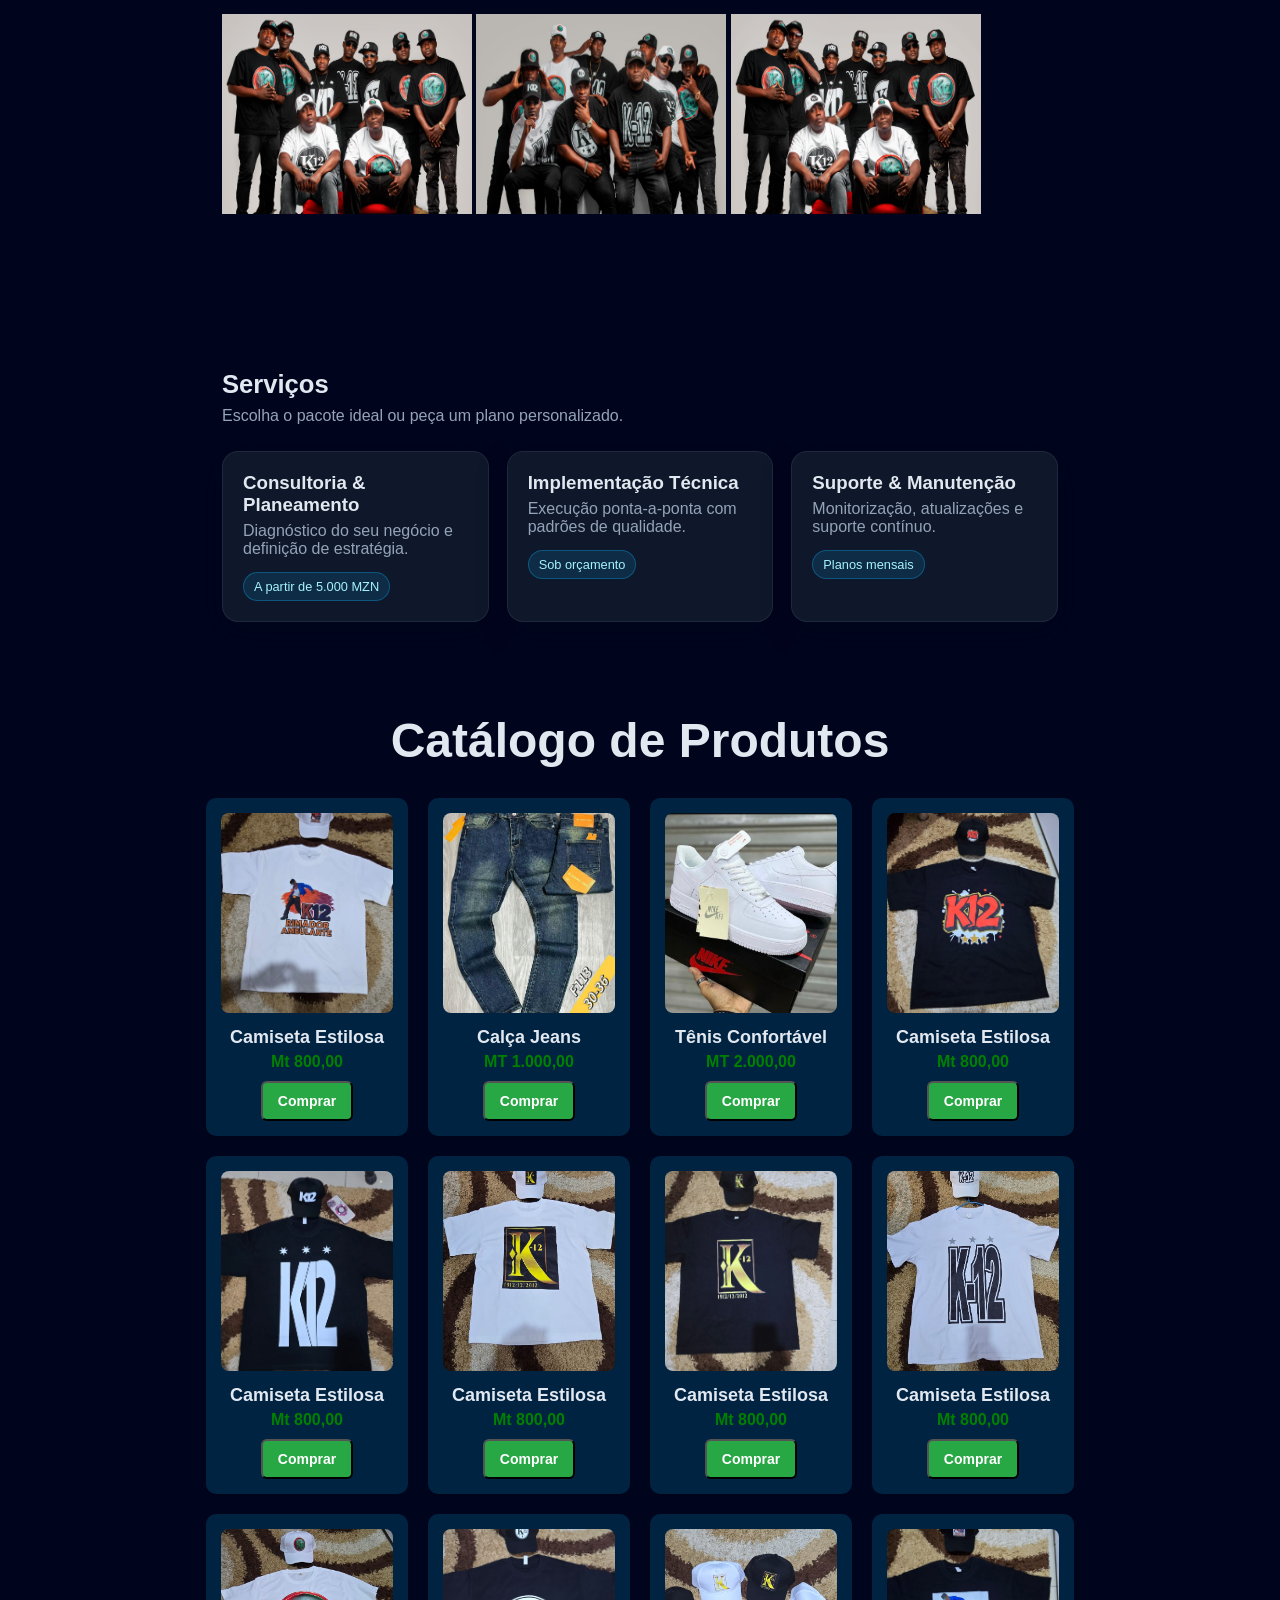
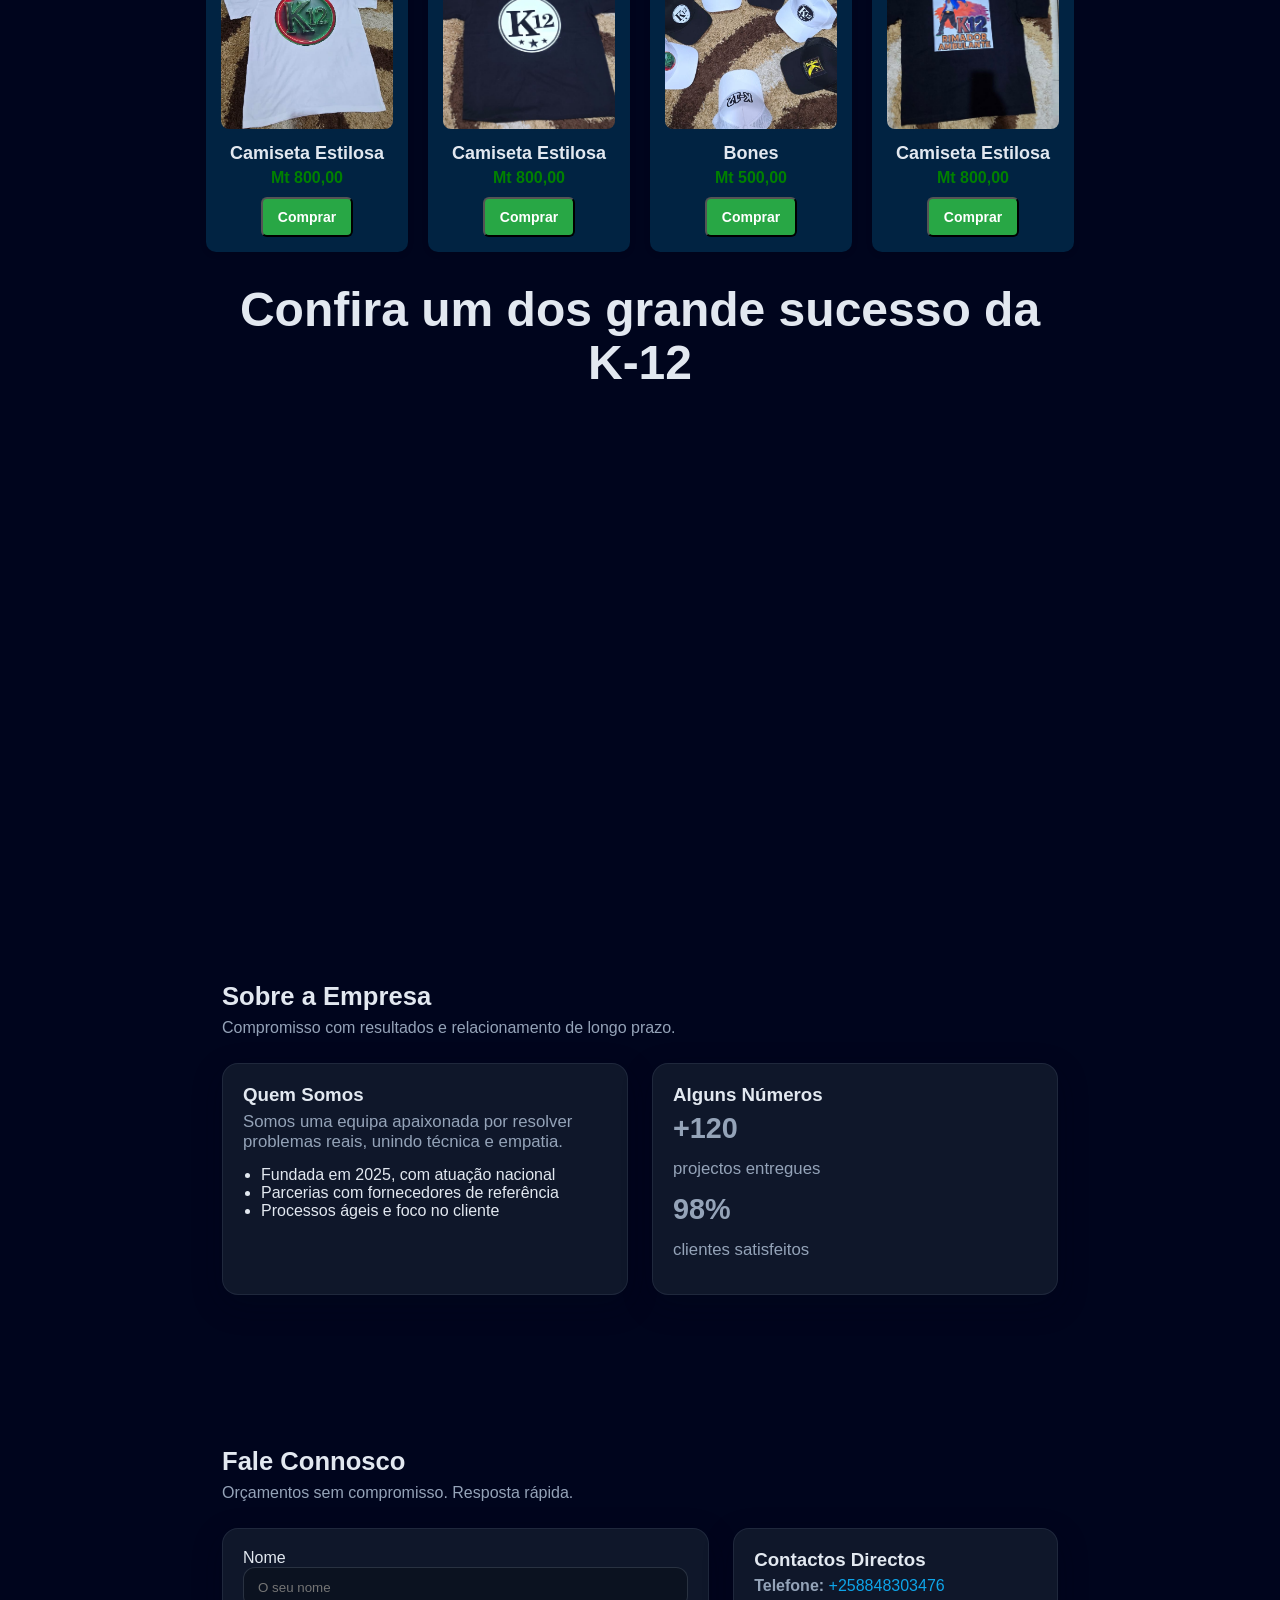
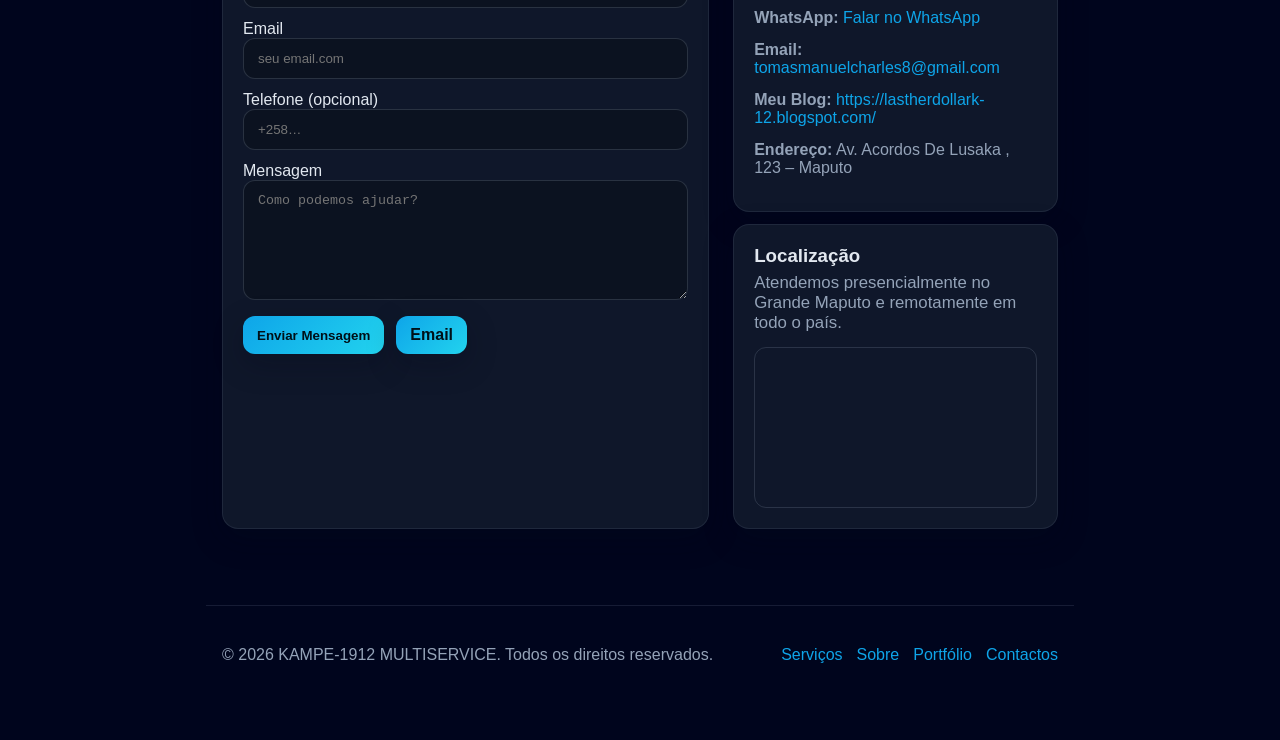
==== commit 6f6844d4: "troquei preco" ====
--- a/index.html
+++ b/index.html
@@ -4,7 +4,7 @@
   <meta name="google-site-verification" content="8EWQLOMg7Ptzzf8ZZJgOtVKqqy1C4dMsRcnYjbMKICw" />
   <meta charset="utf-8" />
   <meta name="viewport" content="width=device-width, initial-scale=1" />
-  <title> K-12 - Moda e estilo Moz</title>
+  <title> Kampe-12 - Moda e estilo Moz</title>
    <!-- Ícone (favicon) -->
   <link rel="icon" type="image/png" href="logo.jpg">
   <meta name="description" content="K-12 é uma marca de moda jovem em Moçambique. Conheça nossas roupas exclusivas, novidades e faça já sua encomenda pelo WhatsApp ou Email.">
@@ -177,69 +177,69 @@
   <div class="produto">
     <img src="ropa1.jpg" alt="Camiseta Estilosa">
     <div class="nome">Camiseta Estilosa</div>
-    <div class="preco">Mt 1.200,00</div>
+    <div class="preco">Mt 800,00</div>
     <button class="botao-comprar" data-link="produto-camiseta.html">Comprar</button>
   </div>
 
   <div class="produto">
     <img src="calca1.jpg" alt="Calça Jeans">
     <div class="nome">Calça Jeans</div>
-    <div class="preco">MT 1.300,00</div>
+    <div class="preco">MT 1.000,00</div>
     <button class="botao-comprar" data-link="produto-calca.html">Comprar</button>
   </div>
 
   <div class="produto">
     <img src="tenis1.jpg" alt="Tênis Confortável">
     <div class="nome">Tênis Confortável</div>
-    <div class="preco">MT 2.350,00</div>
+    <div class="preco">MT 2.000,00</div>
     <button class="botao-comprar" data-link="produto-tenis.html">Comprar</button>
   </div>
 
   <div class="produto">
     <img src="ropa4.jpg" alt="Camiseta Estilosa">
     <div class="nome">Camiseta Estilosa</div>
-    <div class="preco">Mt 1.200,00</div>
+    <div class="preco">Mt 800,00</div>
     <button class="botao-comprar" data-link="produto-camiseta.html">Comprar</button>
   </div>
 
   <div class="produto">
     <img src="ropa6.jpg" alt="Camiseta Estilosa">
     <div class="nome">Camiseta Estilosa</div>
-    <div class="preco">Mt 1.200,00</div>
+    <div class="preco">Mt 800,00</div>
     <button class="botao-comprar" data-link="produto-camiseta.html">Comprar</button>
   </div>
 
   <div class="produto">
     <img src="ropa8.jpg" alt="Camiseta Estilosa">
     <div class="nome">Camiseta Estilosa</div>
-    <div class="preco">Mt 1.200,00</div>
+    <div class="preco">Mt 800,00</div>
     <button class="botao-comprar" data-link="produto-camiseta.html">Comprar</button>
   </div>
 
   <div class="produto">
     <img src="ropa9.jpg" alt="Camiseta Estilosa">
     <div class="nome">Camiseta Estilosa</div>
-    <div class="preco">Mt 1.200,00</div>
+    <div class="preco">Mt 800,00</div>
     <button class="botao-comprar" data-link="produto-camiseta.html">Comprar</button>
   </div>
   <div class="produto">
     <img src="ropa10.jpg" alt="Camiseta Estilosa">
     <div class="nome">Camiseta Estilosa</div>
-    <div class="preco">Mt 1.200,00</div>
+    <div class="preco">Mt 800,00</div>
     <button class="botao-comprar" data-link="produto-camiseta.html">Comprar</button>
   </div>
 
   <div class="produto">
     <img src="ropa11.jpg" alt="Camiseta Estilosa">
     <div class="nome">Camiseta Estilosa</div>
-    <div class="preco">Mt 1.200,00</div>
+    <div class="preco">Mt 800,00</div>
     <button class="botao-comprar" data-link="produto-camiseta.html">Comprar</button>
   </div>
 
   <div class="produto">
     <img src="ropa12.jpg" alt="Camiseta Estilosa">
     <div class="nome">Camiseta Estilosa</div>
-    <div class="preco">Mt 1.200,00</div>
+    <div class="preco">Mt 800,00</div>
     <button class="botao-comprar" data-link="produto-camiseta.html">Comprar</button>
   </div>
 
@@ -253,7 +253,7 @@
   <div class="produto">
     <img src="ropa18.jpg" alt="Camiseta Estilosa">
     <div class="nome">Camiseta Estilosa</div>
-    <div class="preco">Mt 1.200,00</div>
+    <div class="preco">Mt 800,00</div>
     <button class="botao-comprar" data-link="produto-camiseta.html">Comprar</button>
   </div>
 
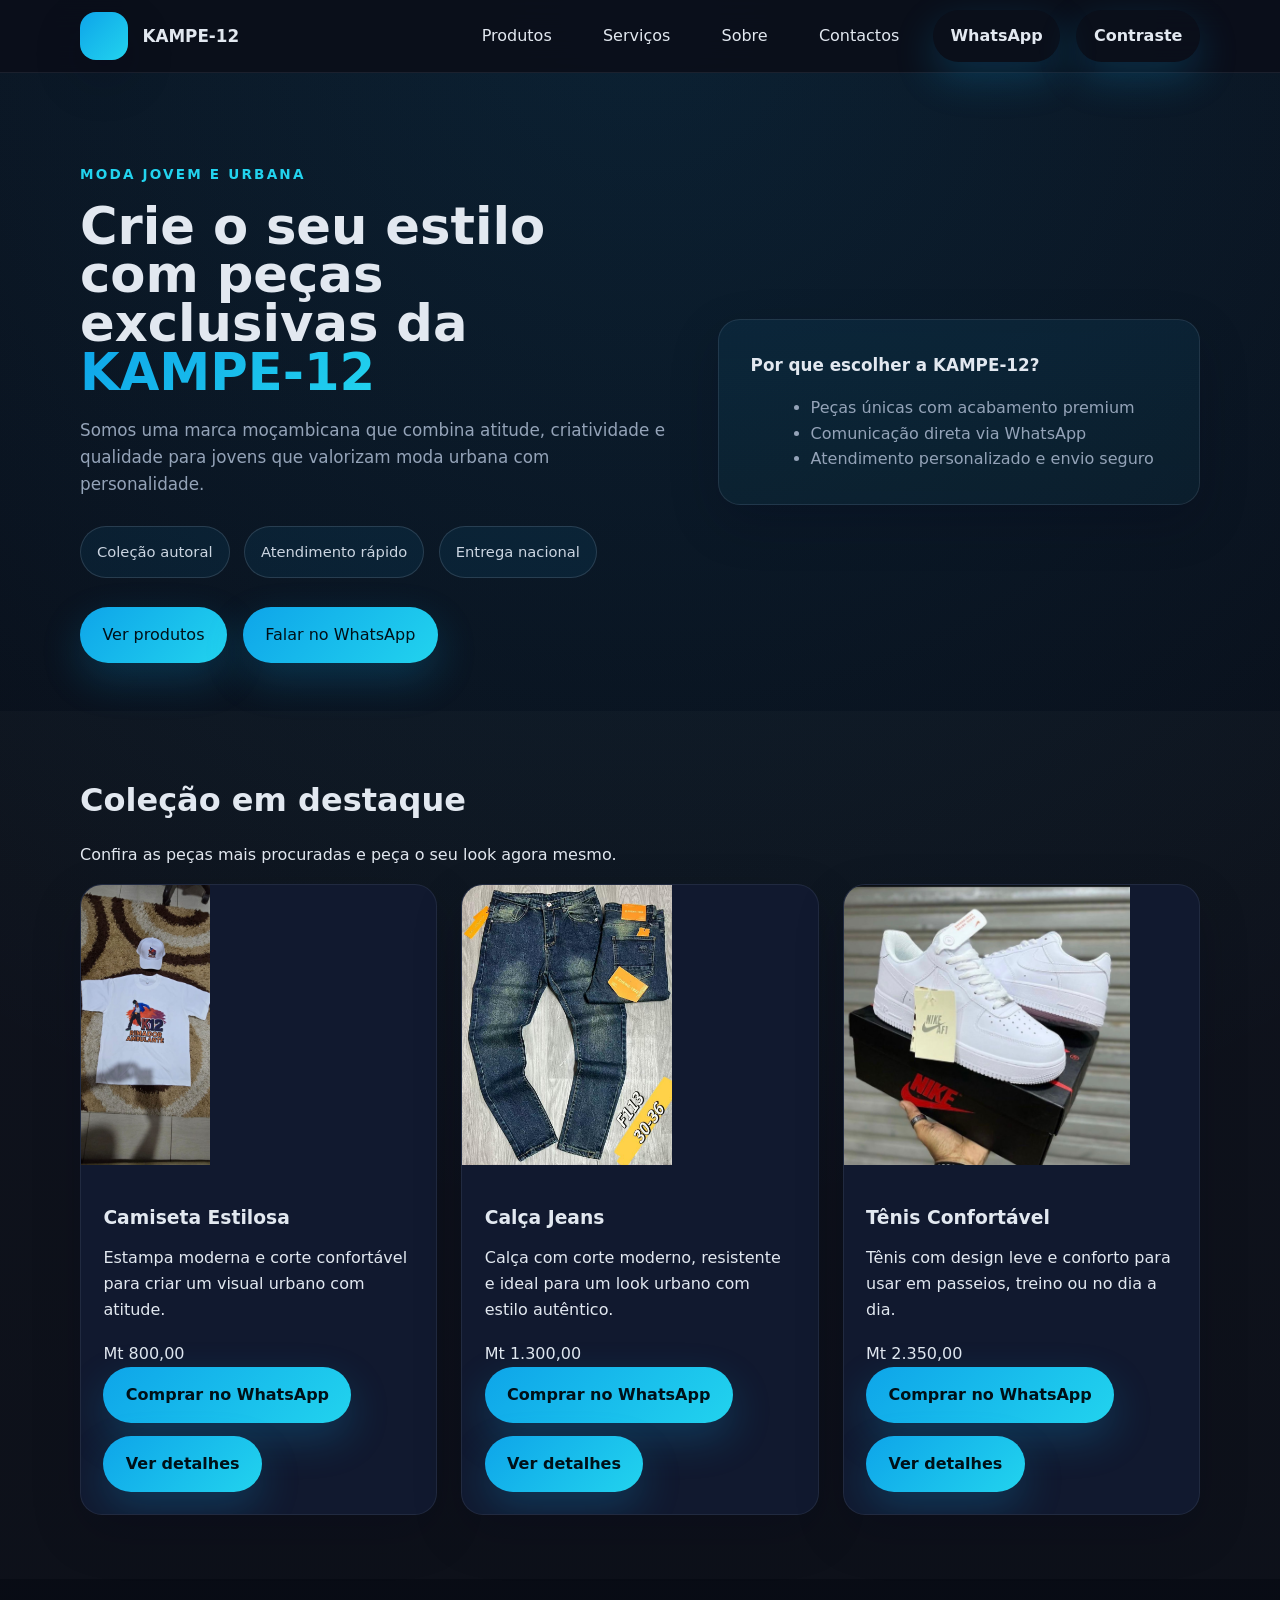
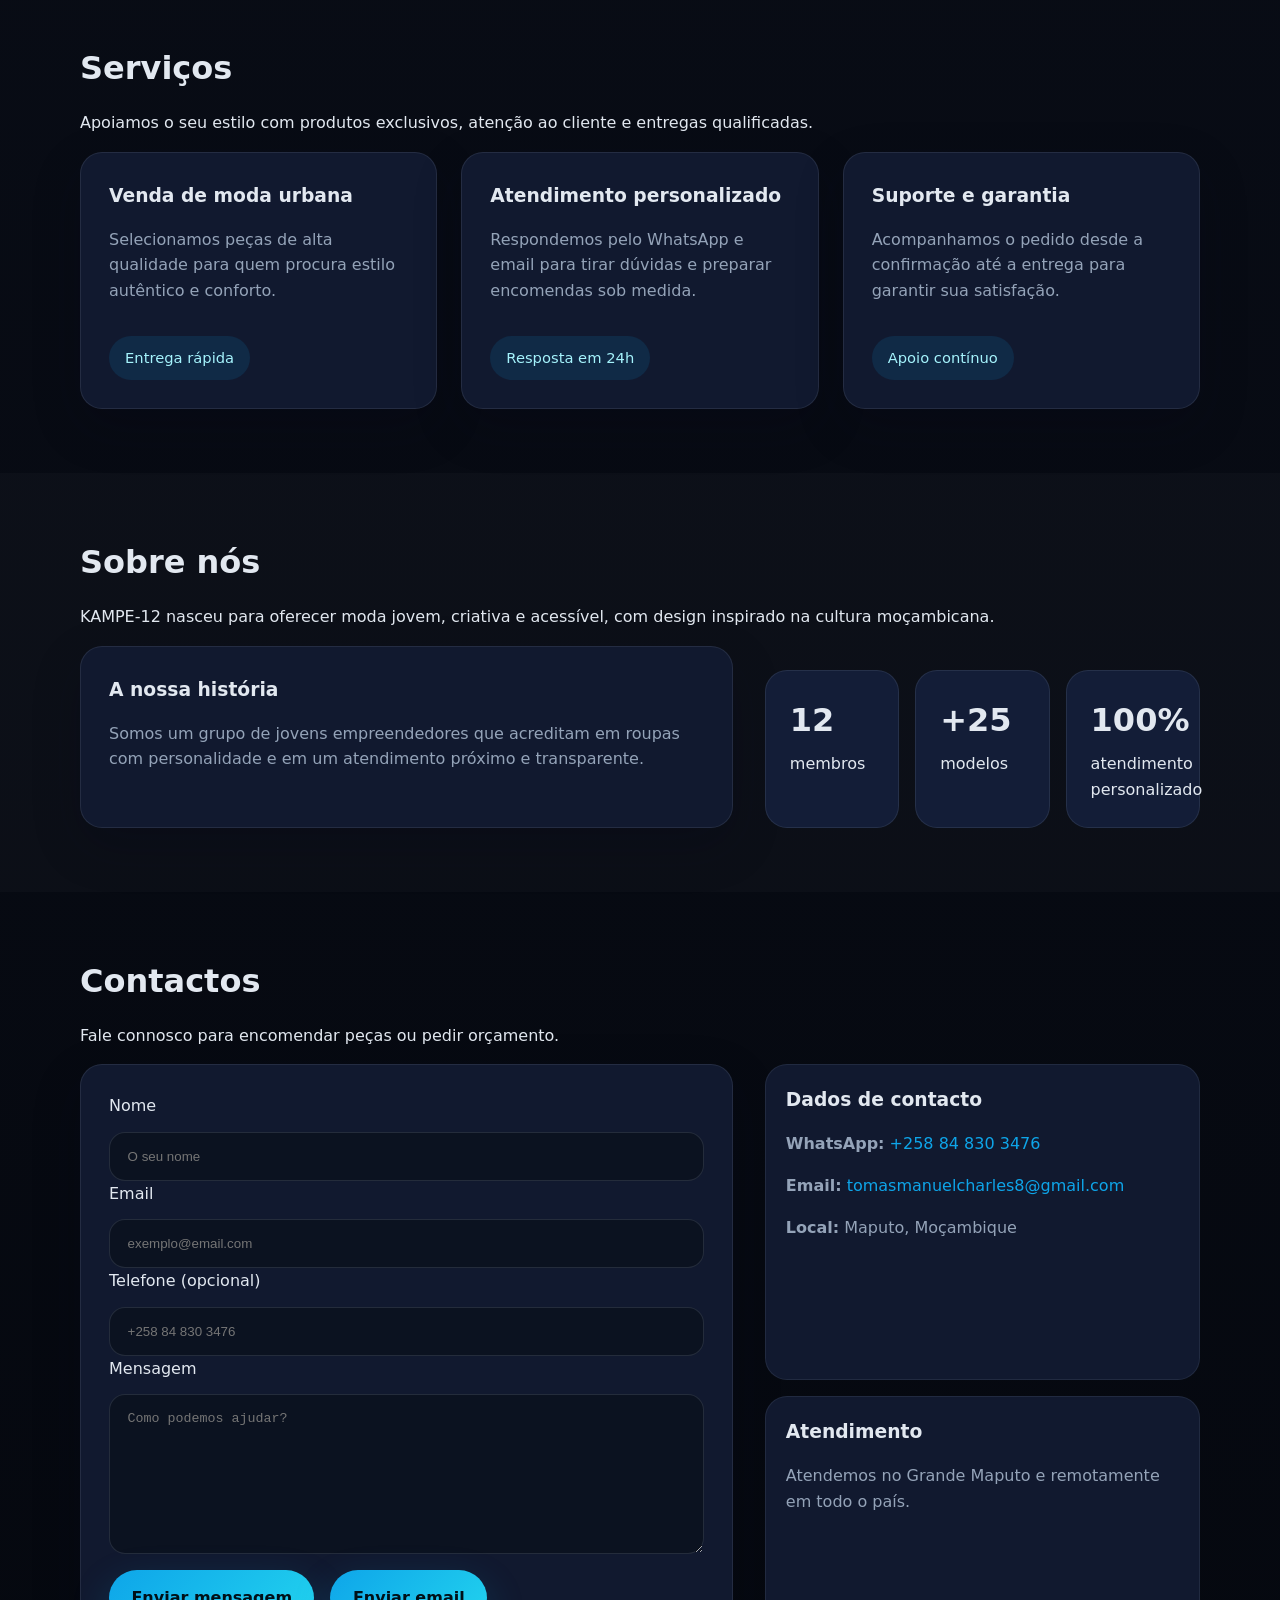
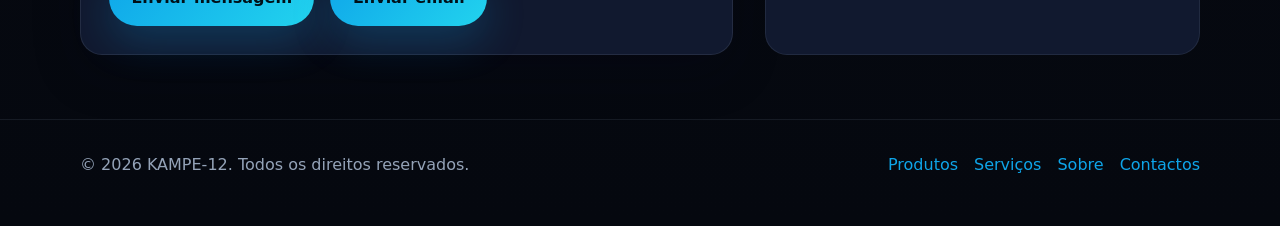
==== commit 9684e543: "actulizacao dos dados" ====
--- a/index.html
+++ b/index.html
@@ -1,46 +1,28 @@
-<!doctype html>
+﻿<!doctype html>
 <html lang="pt">
 <head>
-  <meta name="google-site-verification" content="8EWQLOMg7Ptzzf8ZZJgOtVKqqy1C4dMsRcnYjbMKICw" />
   <meta charset="utf-8" />
   <meta name="viewport" content="width=device-width, initial-scale=1" />
-  <title> Kampe-12 - Moda e estilo Moz</title>
-   <!-- Ícone (favicon) -->
-  <link rel="icon" type="image/png" href="logo.jpg">
-  <meta name="description" content="K-12 é uma marca de moda jovem em Moçambique. Conheça nossas roupas exclusivas, novidades e faça já sua encomenda pelo WhatsApp ou Email.">
+  <title>KAMPE-12 | Moda jovem em Moçambique</title>
+  <link rel="icon" type="image/png" href="logo.jpg" />
+  <meta name="description" content="KAMPE-12 apresenta moda jovem, coleções exclusivas e atendimento rápido. Conheça os produtos e peça já orçamento pelo WhatsApp ou email." />
   <meta name="theme-color" content="#0ea5e9" />
-    <link rel="icon" href="/favicon.ico" />
-  <style>
-    :root{--bg:#0b0f1a;--card:#0f172a;--muted:#94a3b8;--text:#e2e8f0;--brand:#0ea5e9;--brand-2:#22d3ee;--ring:0 0 0 3px rgba(14,165,233,.25);--radius:16px;--shadow:0 10px 30px rgba(2,6,23,.25)}
-    *{box-sizing:border-box} html,body{margin:0;padding:0;font-family:system-ui,-apple-system,Segoe UI,Roboto,Ubuntu,"Helvetica Neue",Arial,sans-serif;background:linear-gradient(180deg,#0b0f1a 0%,#0b1220 100%);color:var(--text);scroll-behavior:smooth} a{color:var(--brand);text-decoration:none} a:hover{text-decoration:underline}
-    .container{width:100%;max-width:1120px;margin-inline:auto;padding:0 20px} header{position:sticky;top:0;z-index:50;background:rgba(11,15,26,.7);backdrop-filter:saturate(140%) blur(10px);border-bottom:1px solid rgba(148,163,184,.15)} .nav{display:flex;align-items:center;justify-content:space-between;height:64px} .brand{display:flex;align-items:center;gap:12px;font-weight:700} .logo{width:36px;height:36px;border-radius:10px;background:linear-gradient(135deg,var(--brand),var(--brand-2));box-shadow:var(--shadow)} .menu{display:flex;gap:20px} .menu a{padding:10px 12px;border-radius:10px;color:var(--text)} .menu a:hover{background:rgba(148,163,184,.08)} .cta{display:inline-flex;align-items:center;gap:10px;padding:10px 14px;border-radius:12px;background:linear-gradient(135deg,var(--brand),var(--brand-2));color:#001018;font-weight:700;box-shadow:var(--shadow);border:none;cursor:pointer} .cta:focus{outline:none;box-shadow:var(--ring)}
-    .hero{padding:80px 0 40px} .hero-grid{display:grid;grid-template-columns:1.1fr .9fr;gap:32px;align-items:center} .kicker{letter-spacing:.16em;text-transform:uppercase;color:var(--brand-2);font-weight:700;font-size:.85rem} h1{font-size:clamp(2rem,4vw,3rem);line-height:1.1;margin:.35em 0} .lead{color:var(--muted);font-size:1.05rem} .hero-card{background:linear-gradient(180deg,rgba(14,165,233,.1),rgba(34,211,238,.06));border:1px solid rgba(148,163,184,.18);border-radius:var(--radius);padding:22px;box-shadow:var(--shadow)} .badges{display:flex;gap:12px;flex-wrap:wrap;margin-top:14px} .badge{border:1px solid rgba(148,163,184,.2);padding:8px 12px;border-radius:999px;color:#cbd5e1;background:rgba(148,163,184,.08)}
-    section{padding:60px 0} .section-title{font-size:1.6rem;margin:0 0 8px} .section-sub{color:var(--muted);margin:0 0 26px} .grid{display:grid;grid-template-columns:repeat(3,1fr);gap:18px} .card{background:var(--card);border:1px solid rgba(148,163,184,.12);border-radius:var(--radius);padding:20px;box-shadow:var(--shadow)} .card h3{margin:0 0 6px} .card p{color:var(--muted);margin:0 0 14px} .pill{display:inline-block;padding:6px 10px;border-radius:999px;background:rgba(14,165,233,.15);color:#a5f3fc;font-size:.8rem;border:1px solid rgba(14,165,233,.35)}
-    .about{display:grid;grid-template-columns:1fr 1fr;gap:24px} .about .card ul{margin:0;padding-left:18px} .about .stat{font-size:1.8rem;font-weight:800} .quotes{display:grid;grid-template-columns:repeat(3,1fr);gap:18px} blockquote{margin:0;padding:0} blockquote p{margin:0 0 10px;color:#e5e7eb} cite{color:var(--muted);font-style:normal} .contact-grid{display:grid;grid-template-columns:1.2fr .8fr;gap:24px} form{display:grid;gap:12px} input,textarea{width:100%;padding:12px 14px;border-radius:12px;border:1px solid rgba(148,163,184,.22);background:#0b1220;color:var(--text)} textarea{min-height:120px;resize:vertical} input:focus,textarea:focus{outline:none;box-shadow:var(--ring);border-color:rgba(14,165,233,.5)} .contact-cards{display:grid;gap:12px} footer{border-top:1px solid rgba(148,163,184,.15);padding:24px 0;color:var(--muted)} @media(max-width:980px){.hero-grid,.grid,.about,.quotes,.contact-grid{grid-template-columns:1fr} header{position:static}}
-  </style>
-  
-  <script defer>
-    function toggleContraste(){const root=document.documentElement;const isAlt=root.dataset.alt==='1';root.dataset.alt=isAlt?'0':'1';root.style.setProperty('--card',isAlt?'#0f172a':'#0b1220')}
-    function submitForm(e){e.preventDefault();const data=Object.fromEntries(new FormData(e.target).entries());const linkMail='mailto:contato@seudominio.co.mz?subject=Mensagem de '+encodeURIComponent(data.nome)+'&body='+encodeURIComponent(data.mensagem+'\nTelefone: '+(data.telefone||'')+'\nEmail: '+data.email);window.location.href=linkMail;const waLink='https://wa.me/258840000000?text='+encodeURIComponent('Mensagem de '+data.nome+': '+data.mensagem+' (Email: '+data.email+', Tel: '+(data.telefone||'')+')');window.open(waLink,'_blank');e.target.reset();alert('Obrigado, '+(data.nome||'')+'! A sua mensagem foi enviada.');}
-  </script>
+  <link rel="stylesheet" href="styles.css" />
 </head>
 <body>
-
-  <div class="container">
-   <h1>Bem-vindo à K-12</h1>
-    <div class="item">
-      <img src="foto2.jpg" alt="Redimensionada" width="250" height="200">
-   
-
-  <header>
-    <div class="container nav">
-      <div class="brand"><div class="logo"></div><span>Vista jovem, autêntico e com estilo!</span></div>
-      <nav class="menu" aria-label="Navegação primária">
+  <header class="page-header">
+    <div class="container navbar">
+      <div class="branding">
+        <div class="logo" aria-hidden="true"></div>
+        <h1>KAMPE-12</h1>
+      </div>
+      <nav class="navigation" aria-label="Menu principal">
+        <a href="#portfolio">Produtos</a>
         <a href="#servicos">Serviços</a>
         <a href="#sobre">Sobre</a>
-        <a href="#portfolio">Portfólio</a>
         <a href="#contactos">Contactos</a>
-        <button class="cta" onclick="toggleContraste()" aria-pressed="false">Contraste</button>
+        <a class="button-primary" href="https://wa.me/258848303476" target="_blank" rel="noopener">WhatsApp</a>
+        <button class="cta" type="button" onclick="toggleContraste()" aria-pressed="false">Contraste</button>
       </nav>
     </div>
   </header>
@@ -49,348 +31,177 @@
     <section class="hero">
       <div class="container hero-grid">
         <div>
-          <div class="kicker">Soluções sob medida</div>
-          <h1>Elevamos o seu negócio com <span style="background:linear-gradient(135deg,var(--brand),var(--brand-2));-webkit-background-clip:text;background-clip:text;color:transparent">serviços profissionais</span></h1>
-          <p class="lead">Atendimento rápido, prazos cumpridos e suporte próximo. Fazemos desde a consultoria à execução completa.</p>
-          <div class="badges">
-            <span class="badge">+5 anos de experiência</span>
-            <span class="badge">Atendimento em todo Moçambique</span>
-            <span class="badge">Orçamento gratuito</span>
-          </div>
-          <div style="margin-top:18px;display:flex;gap:12px;flex-wrap:wrap">
-            <a class="cta" href="#contactos">Pedir Orçamento</a>
-            <a class="cta" href="https://wa.me/258848303476" target="_blank" rel="noopener">WhatsApp</a>
-          </div>
-        </div>
-        <div>
-          <div class="hero-card">
-            <strong style="display:block;margin-bottom:8px">Nossos Diferenciais</strong>
-            <ul style="margin:0;padding-left:18px;color:var(--muted)">
-              <li>Equipe especializada e certificada</li>
-              <li>Processo transparente, do briefing à entrega</li>
-              <li>Garantia de satisfação e suporte pós-venda</li>
-            </ul>
-          </div>
-        </div>
-      </div>
-    </section>
-  <section>
-   <div class="container">
-
-     <h2>Sobre nós</h2>
-      <p>A <strong>K-12</strong> nasceu para trazer moda criativa e acessível para os jovens de Moçambique. Nossas peças são únicas e feitas para destacar sua personalidade.
-     Tudo começou com uma paixão: criar algo autêntico que representasse atitude, cultura e identidade. A K-12 é formada por 12 membros, dos quais três são Mc's, nomeadamente: CANIBAL. Diretor Artístico, KEDNESS, CRESY RAPPER. E os restantes, LASTHER DOLLAR Pca do grupo, TOMÁS. Diretor das Finanças, MADEDE. Diretor de Marketing e Imagem, DINIS, MACARRINGUE. Diretor da Ordem, ALCÍDIO, NEVES, BACELANE E BACO. Isto porque a K-12 nasceu da vontade de quebrar padrões e construir um novo estilo de expressão.</p>
+          <div class="label">Moda jovem e urbana</div>
+          <h1>Crie o seu estilo com peças exclusivas da <span class="highlight">KAMPE-12</span></h1>
+          <p>Somos uma marca moçambicana que combina atitude, criatividade e qualidade para jovens que valorizam moda urbana com personalidade.</p>
+          <div class="feature-list">
+            <span class="badge">Coleção autoral</span>
+            <span class="badge">Atendimento rápido</span>
+            <span class="badge">Entrega nacional</span>
+          </div>
+          <div style="margin-top:1.8rem; display:flex; gap:1rem; flex-wrap:wrap">
+            <a class="cta" href="#portfolio">Ver produtos</a>
+            <a class="cta" href="https://wa.me/258848303476" target="_blank" rel="noopener">Falar no WhatsApp</a>
+          </div>
+        </div>
+        <div class="hero-card">
+          <strong>Por que escolher a KAMPE-12?</strong>
+          <ul style="margin:1rem 0 0 1.25rem; color:var(--muted);">
+            <li>Peças únicas com acabamento premium</li>
+            <li>Comunicação direta via WhatsApp</li>
+            <li>Atendimento personalizado e envio seguro</li>
+          </ul>
+        </div>
+      </div>
+    </section>
+
+    <section id="portfolio" class="section section-dark">
+      <div class="container">
+        <h2 class="section-title">Coleção em destaque</h2>
+        <p class="section-sub">Confira as peças mais procuradas e peça o seu look agora mesmo.</p>
+        <div class="products-grid">
+          <div class="product-card">
+            <img src="ropa1.jpg" alt="Camiseta Estilosa" />
+            <div class="card-body">
+              <h3>Camiseta Estilosa</h3>
+              <p>Estampa moderna e corte confortável para criar um visual urbano com atitude.</p>
+              <span class="pill">Mt 800,00</span>
+              <div class="actions">
+                <a class="button-primary" href="https://wa.me/258848303476?text=Ol%C3%A1%2C+quero+comprar+a+Camiseta+Estilosa" target="_blank" rel="noopener">Comprar no WhatsApp</a>
+                <a class="button-primary" href="camiseta.html">Ver detalhes</a>
+              </div>
+            </div>
+          </div>
+
+          <div class="product-card">
+            <img src="calca1.jpg" alt="Calça Jeans" />
+            <div class="card-body">
+              <h3>Calça Jeans</h3>
+              <p>Calça com corte moderno, resistente e ideal para um look urbano com estilo autêntico.</p>
+              <span class="pill">Mt 1.300,00</span>
+              <div class="actions">
+                <a class="button-primary" href="https://wa.me/258848303476?text=Ol%C3%A1%2C+quero+comprar+a+Cal%C3%A7a+Jeans" target="_blank" rel="noopener">Comprar no WhatsApp</a>
+                <a class="button-primary" href="calca.html">Ver detalhes</a>
+              </div>
+            </div>
+          </div>
+
+          <div class="product-card">
+            <img src="tenis1.jpg" alt="Tênis Confortável" />
+            <div class="card-body">
+              <h3>Tênis Confortável</h3>
+              <p>Tênis com design leve e conforto para usar em passeios, treino ou no dia a dia.</p>
+              <span class="pill">Mt 2.350,00</span>
+              <div class="actions">
+                <a class="button-primary" href="https://wa.me/258848303476?text=Ol%C3%A1%2C+quero+comprar+o+T%C3%AAnis+Confort%C3%A1vel" target="_blank" rel="noopener">Comprar no WhatsApp</a>
+                <a class="button-primary" href="tenis.html">Ver detalhes</a>
+              </div>
+            </div>
+          </div>
+        </div>
+      </div>
+    </section>
+
+    <section id="servicos" class="section">
+      <div class="container">
+        <h2 class="section-title">Serviços</h2>
+        <p class="section-sub">Apoiamos o seu estilo com produtos exclusivos, atenção ao cliente e entregas qualificadas.</p>
+        <div class="grid">
+          <article class="card">
+            <h3>Venda de moda urbana</h3>
+            <p>Selecionamos peças de alta qualidade para quem procura estilo autêntico e conforto.</p>
+            <span class="pill">Entrega rápida</span>
+          </article>
+          <article class="card">
+            <h3>Atendimento personalizado</h3>
+            <p>Respondemos pelo WhatsApp e email para tirar dúvidas e preparar encomendas sob medida.</p>
+            <span class="pill">Resposta em 24h</span>
+          </article>
+          <article class="card">
+            <h3>Suporte e garantia</h3>
+            <p>Acompanhamos o pedido desde a confirmação até a entrega para garantir sua satisfação.</p>
+            <span class="pill">Apoio contínuo</span>
+          </article>
+        </div>
+      </div>
+    </section>
+
+    <section id="sobre" class="section section-dark">
+      <div class="container">
+        <h2 class="section-title">Sobre nós</h2>
+        <p class="section-sub">KAMPE-12 nasceu para oferecer moda jovem, criativa e acessível, com design inspirado na cultura moçambicana.</p>
+        <div class="about-grid">
+          <div class="card about-content">
+            <h3>A nossa história</h3>
+            <p>Somos um grupo de jovens empreendedores que acreditam em roupas com personalidade e em um atendimento próximo e transparente.</p>
+          </div>
+          <div class="stats">
+            <div class="stat"><strong>12</strong> membros</div>
+            <div class="stat"><strong>+25</strong> modelos</div>
+            <div class="stat"><strong>100%</strong> atendimento personalizado</div>
+          </div>
+        </div>
+      </div>
+    </section>
+
+    <section id="contactos" class="section">
+      <div class="container">
+        <h2 class="section-title">Contactos</h2>
+        <p class="section-sub">Fale connosco para encomendar peças ou pedir orçamento.</p>
+        <div class="contact-grid">
+          <div class="card">
+            <form id="contact-form">
+              <div class="form-field">
+                <label for="nome">Nome</label>
+                <input id="nome" name="nome" type="text" placeholder="O seu nome" required />
+              </div>
+              <div class="form-field">
+                <label for="email">Email</label>
+                <input id="email" name="email" type="email" placeholder="exemplo@email.com" required />
+              </div>
+              <div class="form-field">
+                <label for="telefone">Telefone (opcional)</label>
+                <input id="telefone" name="telefone" type="tel" placeholder="+258 84 830 3476" />
+              </div>
+              <div class="form-field">
+                <label for="mensagem">Mensagem</label>
+                <textarea id="mensagem" name="mensagem" placeholder="Como podemos ajudar?" required></textarea>
+              </div>
+              <div style="display:flex; gap:1rem; flex-wrap:wrap; margin-top:1rem;">
+                <button class="cta" type="submit">Enviar mensagem</button>
+                <a class="button-primary" href="mailto:tomasmanuelcharles8@gmail.com">Enviar email</a>
+              </div>
+            </form>
+          </div>
+          <div class="contact-card">
+            <article>
+              <h3>Dados de contacto</h3>
+              <p><strong>WhatsApp:</strong> <a href="https://wa.me/258848303476" target="_blank" rel="noopener">+258 84 830 3476</a></p>
+              <p><strong>Email:</strong> <a href="mailto:tomasmanuelcharles8@gmail.com">tomasmanuelcharles8@gmail.com</a></p>
+              <p><strong>Local:</strong> Maputo, Moçambique</p>
+            </article>
+            <article>
+              <h3>Atendimento</h3>
+              <p class="lead">Atendemos no Grande Maputo e remotamente em todo o país.</p>
+            </article>
+          </div>
+        </div>
+      </div>
+    </section>
+  </main>
+
+  <footer class="footer">
+    <div class="container" style="display:flex; align-items:center; justify-content:space-between; gap:1rem; flex-wrap:wrap;">
+      <div>© <span id="year"></span> KAMPE-12. Todos os direitos reservados.</div>
+      <div style="display:flex; gap:1rem; flex-wrap:wrap;">
+        <a href="#portfolio">Produtos</a>
+        <a href="#servicos">Serviços</a>
+        <a href="#sobre">Sobre</a>
+        <a href="#contactos">Contactos</a>
+      </div>
     </div>
-      
-    </section>
-
-    <section>
-     <div class="container">
- 
-      <h2>Portfólio</h2>
-      <p>Confira alguns dos nossos artigos de moda:</p>
-      <img src="roupa1.jpg" alt="Redimensionada" width="250" height="200">
-      <img src="roupa2.jpg" alt="Redimensionada" width="250" height="200">
-      <img src="roupa3.jpg" alt="Redimensionada" width="250" height="200">
-    </section>
-    
-    <section>
-      <div class="container">
-        <h2 class="section-title">Serviços</h2>
-        <p class="section-sub">Escolha o pacote ideal ou peça um plano personalizado.</p>
-        <div class="grid">
-          <article class="card"><h3>Consultoria & Planeamento</h3><p>Diagnóstico do seu negócio e definição de estratégia.</p><span class="pill">A partir de 5.000 MZN</span></article>
-          <article class="card"><h3>Implementação Técnica</h3><p>Execução ponta‑a‑ponta com padrões de qualidade.</p><span class="pill">Sob orçamento</span></article>
-          <article class="card"><h3>Suporte & Manutenção</h3><p>Monitorização, atualizações e suporte contínuo.</p><span class="pill">Planos mensais</span></article>
-        </div>
-      </div>
-    </section>
-
-     <title>Catálogo de Produtos</title>
-  <style>
-    body {
-      font-family: Arial, sans-serif;
-      background: #00051d;
-      margin: 0;
-      padding: 20px;
-    }
-    h1 {
-      text-align: center;
-      margin-bottom: 30px;
-    }
-    .catalogo {
-      display: grid;
-      grid-template-columns: repeat(auto-fit, minmax(200px, 1fr));
-      gap: 20px;
-    }
-    .produto {
-      background: #012342;
-      border-radius: 10px;
-      box-shadow: 0 2px 6px rgba(0,0,0,0.1);
-      text-align: center;
-      padding: 15px;
-      transition: transform 0.2s;
-    }
-    .produto:hover {
-      transform: scale(1.05);
-    }
-    .produto img {
-      width: 100%;
-      height: 200px;
-      object-fit: cover;
-      border-radius: 8px;
-    }
-    .nome {
-      margin: 10px 0 5px;
-      font-size: 18px;
-      font-weight: bold;
-    }
-    .preco {
-      font-size: 16px;
-      color: green;
-      font-weight: bold;
-      margin-bottom: 10px;
-    }
-    .botao-comprar {
-      display: inline-block;
-      background: #28a745;
-      color: #fff;
-      padding: 10px 15px;
-      border-radius: 6px;
-      text-decoration: none;
-      font-size: 14px;
-      font-weight: bold;
-      transition: background 0.3s;
-      cursor: pointer;
-    }
-    .botao-comprar:hover {
-      background: #218838;
-    }
-  </style>
-</head>
-<body>
-
-<h1>Catálogo de Produtos</h1>
-
-<div class="catalogo">
-
-  <div class="produto">
-    <img src="ropa1.jpg" alt="Camiseta Estilosa">
-    <div class="nome">Camiseta Estilosa</div>
-    <div class="preco">Mt 800,00</div>
-    <button class="botao-comprar" data-link="produto-camiseta.html">Comprar</button>
-  </div>
-
-  <div class="produto">
-    <img src="calca1.jpg" alt="Calça Jeans">
-    <div class="nome">Calça Jeans</div>
-    <div class="preco">MT 1.000,00</div>
-    <button class="botao-comprar" data-link="produto-calca.html">Comprar</button>
-  </div>
-
-  <div class="produto">
-    <img src="tenis1.jpg" alt="Tênis Confortável">
-    <div class="nome">Tênis Confortável</div>
-    <div class="preco">MT 2.000,00</div>
-    <button class="botao-comprar" data-link="produto-tenis.html">Comprar</button>
-  </div>
-
-  <div class="produto">
-    <img src="ropa4.jpg" alt="Camiseta Estilosa">
-    <div class="nome">Camiseta Estilosa</div>
-    <div class="preco">Mt 800,00</div>
-    <button class="botao-comprar" data-link="produto-camiseta.html">Comprar</button>
-  </div>
-
-  <div class="produto">
-    <img src="ropa6.jpg" alt="Camiseta Estilosa">
-    <div class="nome">Camiseta Estilosa</div>
-    <div class="preco">Mt 800,00</div>
-    <button class="botao-comprar" data-link="produto-camiseta.html">Comprar</button>
-  </div>
-
-  <div class="produto">
-    <img src="ropa8.jpg" alt="Camiseta Estilosa">
-    <div class="nome">Camiseta Estilosa</div>
-    <div class="preco">Mt 800,00</div>
-    <button class="botao-comprar" data-link="produto-camiseta.html">Comprar</button>
-  </div>
-
-  <div class="produto">
-    <img src="ropa9.jpg" alt="Camiseta Estilosa">
-    <div class="nome">Camiseta Estilosa</div>
-    <div class="preco">Mt 800,00</div>
-    <button class="botao-comprar" data-link="produto-camiseta.html">Comprar</button>
-  </div>
-  <div class="produto">
-    <img src="ropa10.jpg" alt="Camiseta Estilosa">
-    <div class="nome">Camiseta Estilosa</div>
-    <div class="preco">Mt 800,00</div>
-    <button class="botao-comprar" data-link="produto-camiseta.html">Comprar</button>
-  </div>
-
-  <div class="produto">
-    <img src="ropa11.jpg" alt="Camiseta Estilosa">
-    <div class="nome">Camiseta Estilosa</div>
-    <div class="preco">Mt 800,00</div>
-    <button class="botao-comprar" data-link="produto-camiseta.html">Comprar</button>
-  </div>
-
-  <div class="produto">
-    <img src="ropa12.jpg" alt="Camiseta Estilosa">
-    <div class="nome">Camiseta Estilosa</div>
-    <div class="preco">Mt 800,00</div>
-    <button class="botao-comprar" data-link="produto-camiseta.html">Comprar</button>
-  </div>
-
-<div class="produto">
-    <img src="ropa17.jpg" alt="Camiseta Estilosa">
-    <div class="nome">Bones</div>
-    <div class="preco">Mt 500,00</div>
-    <button class="botao-comprar" data-link="produto-camiseta.html">Comprar</button>
-  </div>
-
-  <div class="produto">
-    <img src="ropa18.jpg" alt="Camiseta Estilosa">
-    <div class="nome">Camiseta Estilosa</div>
-    <div class="preco">Mt 800,00</div>
-    <button class="botao-comprar" data-link="produto-camiseta.html">Comprar</button>
-  </div>
-
-</div>
-
- <style>
-    .container {
-      max-width: 900px;
-      margin: 0 auto;
-      padding: 16px;
-    }
-    .video-wrapper {
-      position: relative;
-      width: 100%;
-      aspect-ratio: 16 / 9;
-      overflow: hidden;
-      border-radius: 8px;
-    }
-    .video-wrapper iframe {
-      position: absolute;
-      inset: 0;
-      width: 100%;
-      height: 100%;
-      border: 0;
-    }
-  </style>
-</head>
-<body>
-  <div class="container">
-    <h1>Confira um dos grande sucesso da K-12</h1>
-    <div class="video-wrapper">
-      <iframe
-        src="https://www.youtube-nocookie.com/embed/DO5sa6iedv0?rel=0"
-        title="Rimador Ambulante – Vídeo Oficial"
-        loading="lazy"
-        allow="accelerometer; autoplay; clipboard-write; encrypted-media; gyroscope; picture-in-picture; web-share"
-        referrerpolicy="strict-origin-when-cross-origin"
-        allowfullscreen>
-      </iframe>
-    </div>
-  </div>
-</body>
-
-
-<script>
-  const numeroWhatsApp = "258848303476";
-  const botoes = document.querySelectorAll(".botao-comprar");
-
-  botoes.forEach(botao => {
-    botao.addEventListener("click", function() {
-      const produto = this.parentElement.querySelector(".nome").innerText;
-      const preco = this.parentElement.querySelector(".preco").innerText;
-      const linkProduto = this.getAttribute("data-link");
-
-      const mensagem = `Olá, quero comprar o produto: ${produto} - Preço: ${preco} - Confira aqui: https://seudominio.com/${linkProduto}`;
-      const url = `https://wa.me/${numeroWhatsApp}?text=${encodeURIComponent(mensagem)}`;
-      window.open(url, "_blank");
-    });
-  });
-</script>
-
+  </footer>
+
+  <script src="script.js" defer></script>
 </body>
 </html>
-    <section id="sobre">
-      <div class="container">
-        <h2 class="section-title">Sobre a Empresa</h2>
-        <p class="section-sub">Compromisso com resultados e relacionamento de longo prazo.</p>
-        <div class="about">
-          <div class="card">
-            <h3>Quem Somos</h3>
-            <p class="lead">Somos uma equipa apaixonada por resolver problemas reais, unindo técnica e empatia.</p>
-            <ul>
-              <li>Fundada em 2025, com atuação nacional</li>
-              <li>Parcerias com fornecedores de referência</li>
-              <li>Processos ágeis e foco no cliente</li>
-            </ul>
-          </div>
-          <div class="card">
-            <h3>Alguns Números</h3>
-            <p class="stat">+120</p>
-            <p class="lead">projectos entregues</p>
-            <p class="stat">98%</p>
-            <p class="lead">clientes satisfeitos</p>
-          </div>
-        </div>
-      </div>
-    </section>
-    
-    <section id="contactos">
-      <div class="container">
-        <h2 class="section-title">Fale Connosco</h2>
-        <p class="section-sub">Orçamentos sem compromisso. Resposta rápida.</p>
-        <div class="contact-grid">
-          <div class="card">
-            <form onsubmit="submitForm(event)">
-              <label><span>Nome</span><input name="nome" placeholder="O seu nome" required /></label>
-              <label><span>Email</span><input type="email" name="email" placeholder="seu email.com" required /></label>
-              <label><span>Telefone (opcional)</span><input name="telefone" placeholder="+258…" /></label>
-              <label><span>Mensagem</span><textarea name="mensagem" placeholder="Como podemos ajudar?" required></textarea></label>
-              <div style="display:flex;gap:12px;flex-wrap:wrap">
-                <button class="cta" type="submit">Enviar Mensagem</button>
-                <a class="cta" href="mailto:tomasmanuelcharles8@gmail.com">Email</a>
-              </div>
-            </form>
-          </div>
-          <div class="contact-cards">
-            <div class="card">
-              <h3>Contactos Directos</h3>
-              <p><strong>Telefone:</strong> <a href="tel:+258848303476">+258848303476</a></p>
-              <p><strong>WhatsApp:</strong> <a href="https://wa.me/258848303476" target="_blank" rel="noopener">Falar no WhatsApp</a></p>
-              <p><strong>Email:</strong> <a href="mailto:tomasmanuelcharles8@gmail.com">tomasmanuelcharles8@gmail.com</a></p>
-              <p><strong>Meu Blog:</strong> <a href="https://lastherdollark-12.blogspot.com/">https://lastherdollark-12.blogspot.com/</a></p>
-              <p><strong>Endereço:</strong> Av. Acordos De Lusaka , 123 – Maputo</p>
-            </div>
-            <div class="card">
-              <h3>Localização</h3>
-              <p class="lead">Atendemos presencialmente no Grande Maputo e remotamente em todo o país.</p>
-              <div style="position:relative;padding-top:56%;border-radius:12px;overflow:hidden;border:1px solid rgba(148,163,184,.2)">
-                <iframe title="Mapa" src="https://maps.google.com/maps?q=Maputo&t=&z=13&ie=UTF8&iwloc=&output=embed" style="position:absolute;inset:0;border:0;width:100%;height:100%" loading="lazy"></iframe>
-              </div>
-            </div>
-          </div>
-        </div>
-      </div>
-    </section>
-  </main>
-  <footer>
-    <div class="container" style="display:flex;align-items:center;justify-content:space-between;gap:12px;flex-wrap:wrap">
-      <div>© <span id="ano"></span> KAMPE-1912 MULTISERVICE. Todos os direitos reservados.</div>
-      <div style="display:flex;gap:14px">
-        <a href="#servicos">Serviços</a>
-        <a href="#sobre">Sobre</a>
-        <a href="#portfolio">Portfólio</a>
-        <a href="#contactos">Contactos</a>
-      </div>
-    </div>
-  </footer>
-  <script>document.getElementById('ano').textContent = new Date().getFullYear();</script>
-</body>
-</html>
--- a/styles.css
+++ b/styles.css
@@ -0,0 +1,419 @@
+:root {
+  --bg: #0b0f1a;
+  --bg-alt: #101827;
+  --surface: #11192f;
+  --surface-strong: #131d37;
+  --text: #e2e8f0;
+  --muted: #94a3b8;
+  --brand: #0ea5e9;
+  --brand-2: #22d3ee;
+  --accent: #38bdf8;
+  --success: #22c55e;
+  --shadow: 0 18px 50px rgba(2, 6, 23, 0.2);
+  --radius: 22px;
+}
+
+* {
+  box-sizing: border-box;
+}
+
+html {
+  scroll-behavior: smooth;
+}
+
+body {
+  margin: 0;
+  min-height: 100%;
+  font-family: Inter, system-ui, -apple-system, BlinkMacSystemFont, "Segoe UI", sans-serif;
+  background: radial-gradient(circle at top, rgba(14, 165, 233, 0.12), transparent 35%),
+    linear-gradient(180deg, var(--bg) 0%, #05080f 100%);
+  color: var(--text);
+  line-height: 1.6;
+}
+
+body.contrast {
+  background: #0f172a;
+}
+
+img {
+  max-width: 100%;
+  display: block;
+}
+
+button,
+a.button,
+a.cta {
+  border: none;
+  font: inherit;
+  cursor: pointer;
+}
+
+a {
+  color: var(--brand);
+  text-decoration: none;
+}
+
+a:hover,
+button:hover {
+  opacity: 0.92;
+}
+
+.container {
+  width: min(1120px, calc(100% - 2rem));
+  margin: 0 auto;
+}
+
+.page-header {
+  position: sticky;
+  top: 0;
+  z-index: 50;
+  background: rgba(11, 15, 26, 0.92);
+  backdrop-filter: blur(16px);
+  border-bottom: 1px solid rgba(148, 163, 184, 0.12);
+}
+
+.navbar {
+  display: flex;
+  align-items: center;
+  justify-content: space-between;
+  gap: 1rem;
+  min-height: 72px;
+}
+
+.branding {
+  display: flex;
+  align-items: center;
+  gap: 0.9rem;
+}
+
+.branding .logo {
+  width: 48px;
+  height: 48px;
+  border-radius: 16px;
+  background: linear-gradient(135deg, var(--brand), var(--brand-2));
+  box-shadow: var(--shadow);
+}
+
+.branding h1 {
+  font-size: 1.05rem;
+  margin: 0;
+  font-weight: 700;
+}
+
+.navigation {
+  display: flex;
+  flex-wrap: wrap;
+  gap: 1rem;
+  align-items: center;
+}
+
+.navigation a,
+.navigation button {
+  padding: 0.8rem 1.1rem;
+  border-radius: 999px;
+  color: var(--text);
+  background: transparent;
+  transition: background 0.25s ease;
+}
+
+.navigation a:hover,
+.navigation button:hover {
+  background: rgba(14, 165, 233, 0.12);
+}
+
+.cta,
+.button-primary {
+  display: inline-flex;
+  align-items: center;
+  justify-content: center;
+  gap: 0.5rem;
+  padding: 0.95rem 1.4rem;
+  border-radius: 999px;
+  background: linear-gradient(135deg, var(--brand), var(--brand-2));
+  color: #001018;
+  font-weight: 700;
+  box-shadow: 0 16px 40px rgba(14, 165, 233, 0.22);
+}
+
+.hero {
+  padding: 5.5rem 0 3rem;
+}
+
+.hero-grid {
+  display: grid;
+  grid-template-columns: 1.1fr 0.9fr;
+  gap: 3rem;
+  align-items: center;
+}
+
+.hero .label {
+  display: inline-flex;
+  align-items: center;
+  gap: 0.5rem;
+  margin-bottom: 1rem;
+  color: var(--brand-2);
+  font-weight: 700;
+  letter-spacing: 0.16em;
+  text-transform: uppercase;
+  font-size: 0.85rem;
+}
+
+.hero h1 {
+  font-size: clamp(2.5rem, 4vw, 4.3rem);
+  margin: 0;
+  line-height: 0.95;
+}
+
+.hero p {
+  max-width: 44rem;
+  margin: 1.3rem 0 0;
+  color: var(--muted);
+  font-size: 1.05rem;
+}
+
+.highlight {
+  background: linear-gradient(135deg, var(--brand), var(--brand-2));
+  -webkit-background-clip: text;
+  background-clip: text;
+  color: transparent;
+}
+
+.feature-list {
+  display: flex;
+  flex-wrap: wrap;
+  gap: 0.9rem;
+  margin-top: 1.75rem;
+}
+
+.badge {
+  padding: 0.85rem 1rem;
+  border-radius: 999px;
+  border: 1px solid rgba(148, 163, 184, 0.22);
+  background: rgba(14, 165, 233, 0.08);
+  color: #cbd5e1;
+  font-size: 0.92rem;
+}
+
+.hero-card {
+  padding: 2rem;
+  border-radius: var(--radius);
+  border: 1px solid rgba(148, 163, 184, 0.16);
+  background: linear-gradient(180deg, rgba(14, 165, 233, 0.08), rgba(34, 211, 238, 0.05));
+  box-shadow: var(--shadow);
+}
+
+.hero-card strong {
+  display: block;
+  margin-bottom: 1rem;
+  font-size: 1.05rem;
+}
+
+.section {
+  padding: 4rem 0;
+}
+
+.section-title {
+  margin: 0 0 0.75rem;
+  font-size: clamp(1.8rem, 2.5vw, 2.4rem);
+}
+
+.section-subtitle {
+  margin: 0 0 2rem;
+  color: var(--muted);
+  max-width: 730px;
+}
+
+.grid {
+  display: grid;
+  grid-template-columns: repeat(3, minmax(0, 1fr));
+  gap: 1.5rem;
+}
+
+.card {
+  padding: 1.75rem;
+  border-radius: var(--radius);
+  border: 1px solid rgba(148, 163, 184, 0.14);
+  background: var(--surface);
+  box-shadow: var(--shadow);
+}
+
+.card h3 {
+  margin: 0 0 0.75rem;
+}
+
+.card p,
+.card span,
+.card li,
+.card dd,
+.card dt {
+  color: var(--muted);
+}
+
+.card .pill {
+  display: inline-flex;
+  margin-top: 1rem;
+  padding: 0.65rem 1rem;
+  border-radius: 999px;
+  background: rgba(14, 165, 233, 0.12);
+  color: #a5f3fc;
+  font-size: 0.92rem;
+}
+
+.products-grid {
+  display: grid;
+  grid-template-columns: repeat(3, minmax(0, 1fr));
+  gap: 1.5rem;
+}
+
+.product-card {
+  display: grid;
+  gap: 1rem;
+  border-radius: var(--radius);
+  overflow: hidden;
+  border: 1px solid rgba(148, 163, 184, 0.12);
+  background: var(--surface);
+  box-shadow: var(--shadow);
+}
+
+.product-card img {
+  height: 280px;
+  object-fit: cover;
+}
+
+.product-card .card-body {
+  padding: 1.4rem;
+}
+
+.product-card h3 {
+  margin: 0 0 0.75rem;
+}
+
+.product-card p {
+  margin: 0 0 1.2rem;
+}
+
+.product-card .actions {
+  display: flex;
+  flex-wrap: wrap;
+  gap: 0.8rem;
+}
+
+.section-dark {
+  background: rgba(255, 255, 255, 0.02);
+}
+
+.about-grid,
+.contact-grid {
+  display: grid;
+  grid-template-columns: 1.2fr 0.8fr;
+  gap: 2rem;
+}
+
+.about-content p,
+.contact-card p {
+  color: var(--muted);
+}
+
+.stats {
+  display: grid;
+  grid-template-columns: repeat(3, minmax(0, 1fr));
+  gap: 1rem;
+  margin-top: 1.5rem;
+}
+
+.stat {
+  background: var(--surface-strong);
+  border: 1px solid rgba(148, 163, 184, 0.14);
+  border-radius: var(--radius);
+  padding: 1.5rem;
+}
+
+.stat strong {
+  display: block;
+  font-size: 2rem;
+  margin-bottom: 0.35rem;
+}
+
+.form-field {
+  display: grid;
+  gap: 0.8rem;
+}
+
+input,
+textarea {
+  width: 100%;
+  border-radius: 16px;
+  border: 1px solid rgba(148, 163, 184, 0.18);
+  background: #0b1220;
+  color: var(--text);
+  padding: 1rem 1.1rem;
+}
+
+input:focus,
+textarea:focus {
+  outline: none;
+  border-color: rgba(14, 165, 233, 0.5);
+  box-shadow: 0 0 0 3px rgba(14, 165, 233, 0.16);
+}
+
+textarea {
+  min-height: 160px;
+  resize: vertical;
+}
+
+.contact-card {
+  display: grid;
+  gap: 1rem;
+}
+
+.contact-card article {
+  padding: 1.25rem;
+  border-radius: var(--radius);
+  border: 1px solid rgba(148, 163, 184, 0.12);
+  background: var(--surface);
+}
+
+.contact-card article h3 {
+  margin: 0 0 0.5rem;
+}
+
+.footer {
+  padding: 2rem 0 3rem;
+  color: var(--muted);
+  border-top: 1px solid rgba(148, 163, 184, 0.12);
+}
+
+.footer p,
+.footer small {
+  margin: 0;
+}
+
+@media (max-width: 980px) {
+  .hero-grid,
+  .about-grid,
+  .contact-grid,
+  .grid,
+  .products-grid,
+  .stats {
+    grid-template-columns: 1fr;
+  }
+
+  .navigation {
+    justify-content: flex-end;
+  }
+}
+
+@media (max-width: 700px) {
+  .navbar {
+    flex-direction: column;
+    align-items: stretch;
+  }
+
+  .navigation {
+    justify-content: center;
+  }
+
+  .hero {
+    padding-top: 4rem;
+  }
+}
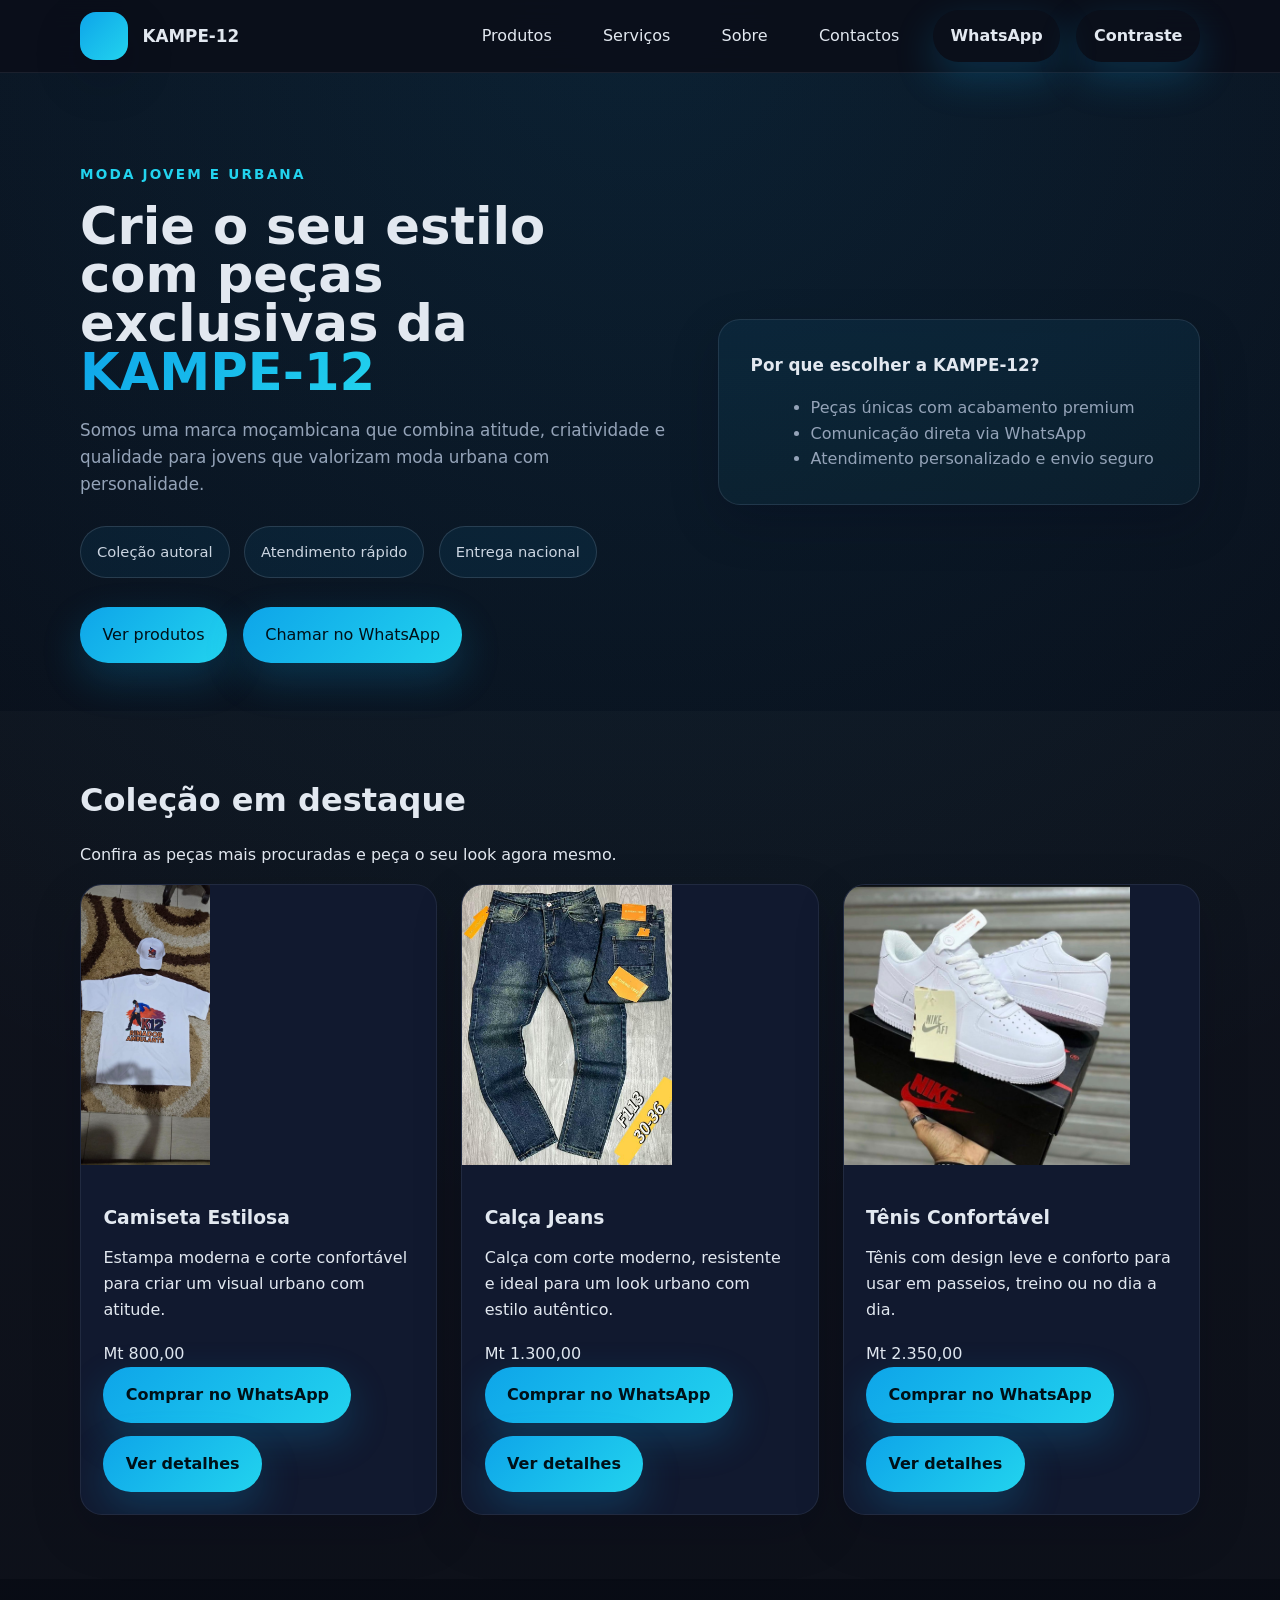
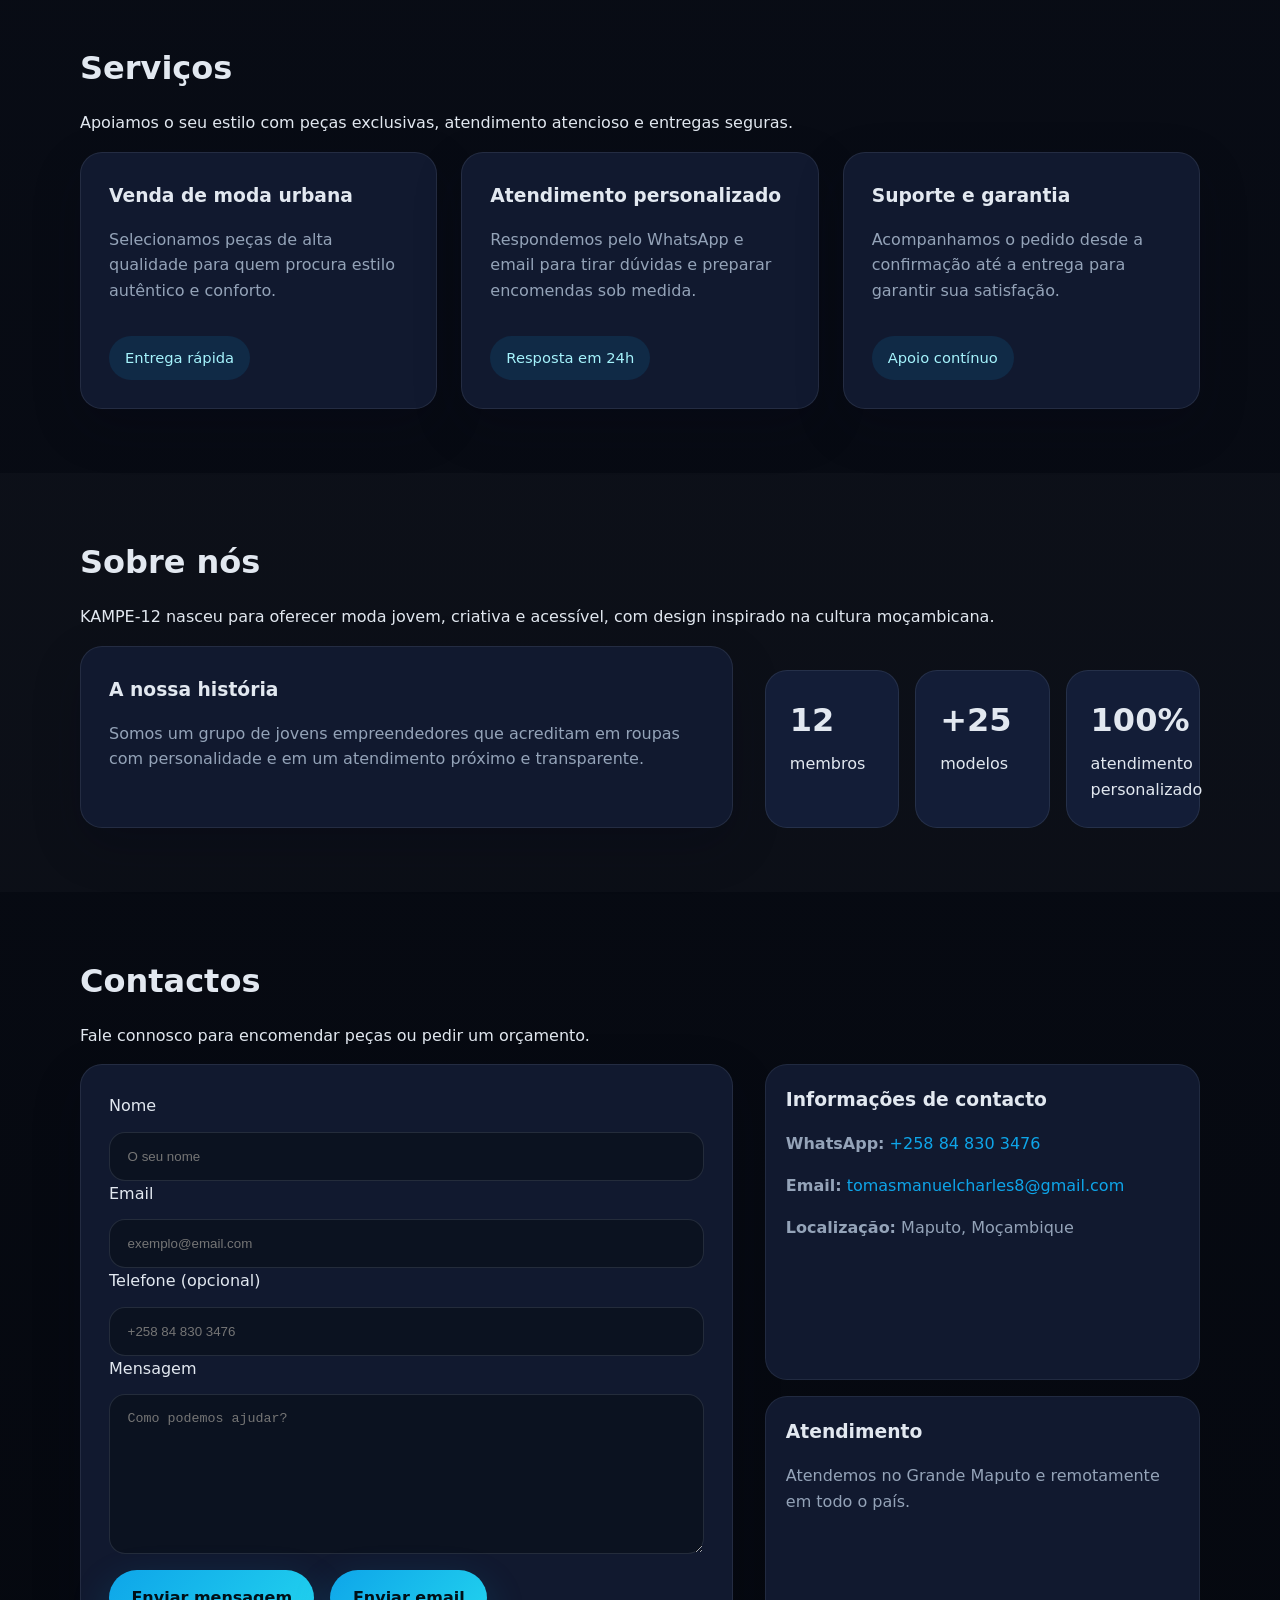
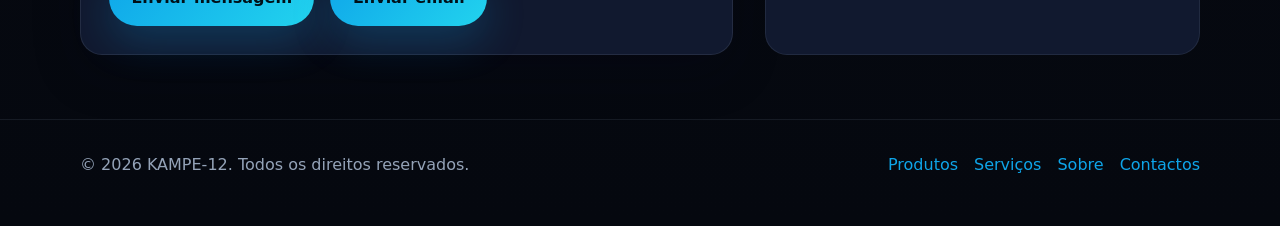
==== commit c6324808: "pontos adicionados" ====
--- a/index.html
+++ b/index.html
@@ -16,6 +16,7 @@
         <div class="logo" aria-hidden="true"></div>
         <h1>KAMPE-12</h1>
       </div>
+      <button class="nav-toggle" type="button" aria-label="Abrir menu" aria-expanded="false" onclick="toggleMenu()">☰</button>
       <nav class="navigation" aria-label="Menu principal">
         <a href="#portfolio">Produtos</a>
         <a href="#servicos">Serviços</a>
@@ -41,7 +42,7 @@
           </div>
           <div style="margin-top:1.8rem; display:flex; gap:1rem; flex-wrap:wrap">
             <a class="cta" href="#portfolio">Ver produtos</a>
-            <a class="cta" href="https://wa.me/258848303476" target="_blank" rel="noopener">Falar no WhatsApp</a>
+            <a class="cta" href="https://wa.me/258848303476" target="_blank" rel="noopener">Chamar no WhatsApp</a>
           </div>
         </div>
         <div class="hero-card">
@@ -105,7 +106,7 @@
     <section id="servicos" class="section">
       <div class="container">
         <h2 class="section-title">Serviços</h2>
-        <p class="section-sub">Apoiamos o seu estilo com produtos exclusivos, atenção ao cliente e entregas qualificadas.</p>
+        <p class="section-sub">Apoiamos o seu estilo com peças exclusivas, atendimento atencioso e entregas seguras.</p>
         <div class="grid">
           <article class="card">
             <h3>Venda de moda urbana</h3>
@@ -147,7 +148,7 @@
     <section id="contactos" class="section">
       <div class="container">
         <h2 class="section-title">Contactos</h2>
-        <p class="section-sub">Fale connosco para encomendar peças ou pedir orçamento.</p>
+        <p class="section-sub">Fale connosco para encomendar peças ou pedir um orçamento.</p>
         <div class="contact-grid">
           <div class="card">
             <form id="contact-form">
@@ -175,10 +176,10 @@
           </div>
           <div class="contact-card">
             <article>
-              <h3>Dados de contacto</h3>
+              <h3>Informações de contacto</h3>
               <p><strong>WhatsApp:</strong> <a href="https://wa.me/258848303476" target="_blank" rel="noopener">+258 84 830 3476</a></p>
               <p><strong>Email:</strong> <a href="mailto:tomasmanuelcharles8@gmail.com">tomasmanuelcharles8@gmail.com</a></p>
-              <p><strong>Local:</strong> Maputo, Moçambique</p>
+              <p><strong>Localização:</strong> Maputo, Moçambique</p>
             </article>
             <article>
               <h3>Atendimento</h3>
--- a/styles.css
+++ b/styles.css
@@ -78,6 +78,26 @@
   justify-content: space-between;
   gap: 1rem;
   min-height: 72px;
+  position: relative;
+}
+
+.nav-toggle {
+  display: none;
+  align-items: center;
+  justify-content: center;
+  width: 44px;
+  height: 44px;
+  border-radius: 50%;
+  border: 1px solid rgba(148, 163, 184, 0.18);
+  background: rgba(14, 165, 233, 0.08);
+  color: var(--text);
+  font-size: 1.1rem;
+  line-height: 1;
+  transition: background 0.25s ease;
+}
+
+.nav-toggle:hover {
+  background: rgba(14, 165, 233, 0.16);
 }
 
 .branding {
@@ -399,7 +419,26 @@
   }
 
   .navigation {
-    justify-content: flex-end;
+    display: none;
+    position: absolute;
+    top: 72px;
+    right: 1rem;
+    left: 1rem;
+    flex-direction: column;
+    align-items: stretch;
+    gap: 0.75rem;
+    padding: 1rem;
+    background: rgba(11, 15, 26, 0.98);
+    border-radius: 18px;
+    border: 1px solid rgba(148, 163, 184, 0.14);
+  }
+
+  .navigation.active {
+    display: flex;
+  }
+
+  .nav-toggle {
+    display: inline-flex;
   }
 }
 
